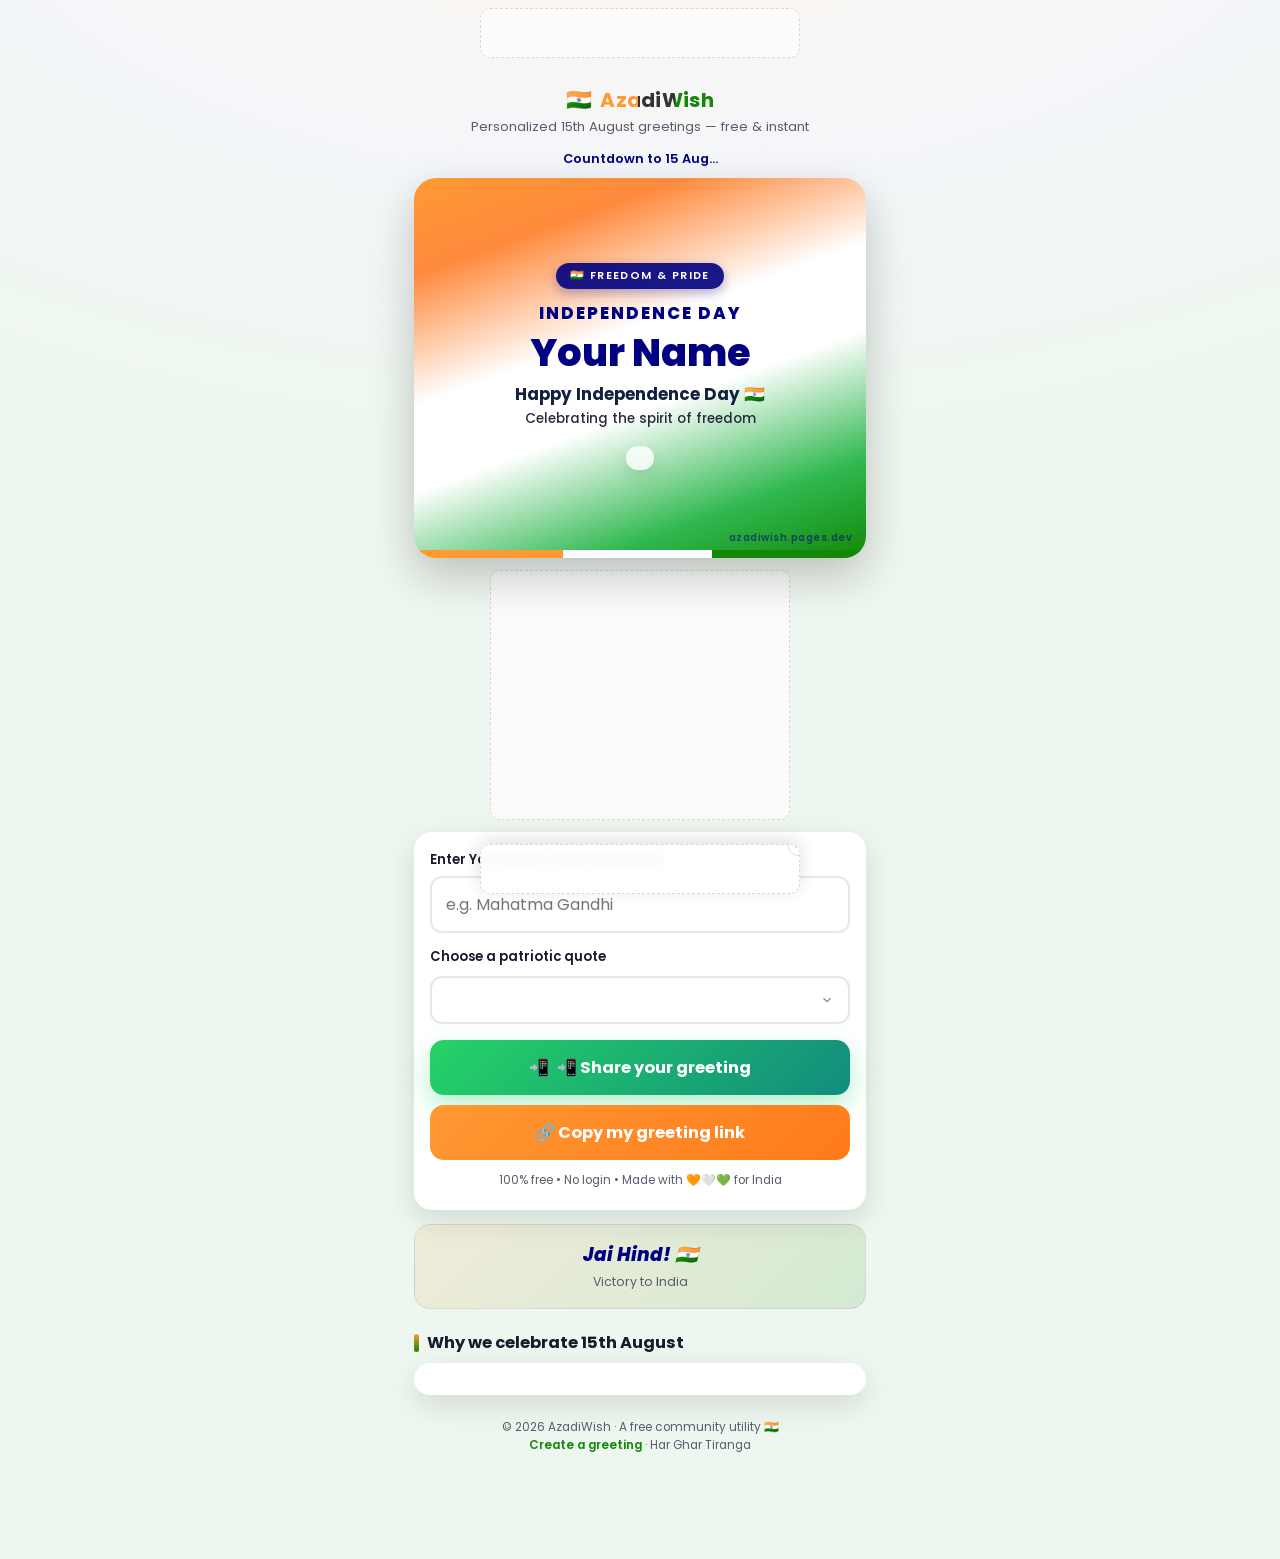
==== index.html @ 2f793629 "📱 Add Meta Pixel tracking (ID: 1341007244882883) - Installed Meta Pixel code in index.html head - In" ====
<!DOCTYPE html>
<html lang="en">
<head>
  <!-- Google Tag Manager -->
  <script>(function(w,d,s,l,i){w[l]=w[l]||[];w[l].push({'gtm.start':
  new Date().getTime(),event:'gtm.js'});var f=d.getElementsByTagName(s)[0],
  j=d.createElement(s),dl=l!='dataLayer'?'&l='+l:'';j.async=true;j.src=
  'https://www.googletagmanager.com/gtm.js?id='+i+dl;f.parentNode.insertBefore(j,f);
  })(window,document,'script','dataLayer','GTM-M4VZ3386');</script>
  <!-- End Google Tag Manager -->

  <meta charset="UTF-8" />
  <meta name="viewport" content="width=device-width, initial-scale=1.0, maximum-scale=5.0" />
  <meta name="theme-color" content="#FF9933" />

  <title>AzadiWish 🇮🇳 — Free Personalized Independence Day WhatsApp Greetings</title>
  <meta name="description" content="Create a free personalized 15th August Independence Day greeting card with your name and share it instantly on WhatsApp. Har Ghar Tiranga — Jai Hind!" />
  <meta name="keywords" content="Independence Day greetings, 15 August wishes, personalized Independence Day card, WhatsApp greeting, Har Ghar Tiranga, Jai Hind, azadi wish" />
  <link rel="canonical" href="https://azadiwish.pages.dev/" />
  <link rel="icon" type="image/svg+xml" href="/images/favicon.svg" />

  <!-- Open Graph (WhatsApp/Facebook preview) -->
  <meta property="og:type" content="website" />
  <meta property="og:site_name" content="AzadiWish" />
  <meta property="og:title" content="Create your FREE Independence Day Greeting 🇮🇳" />
  <meta property="og:description" content="Type your name, preview a beautiful tricolor card, and share your 15th August wish on WhatsApp in one tap!" />
  <meta property="og:image" content="https://azadiwish.pages.dev/images/og-default.svg" />
  <meta property="og:url" content="https://azadiwish.pages.dev/" />
  <meta name="twitter:card" content="summary_large_image" />

  <!-- Fonts -->
  <link rel="preconnect" href="https://fonts.googleapis.com" />
  <link rel="preconnect" href="https://fonts.gstatic.com" crossorigin />
  <link href="https://fonts.googleapis.com/css2?family=Poppins:wght@400;500;600;700;800&display=swap" rel="stylesheet" />
  <link rel="stylesheet" href="css/style.css" />

  <!-- Monetag ad network script (MANUAL rendering mode - no auto-render) -->
  <!-- data-manual="true" tells Monetag NOT to auto-render zones -->
  <!-- Our js/ads.js will render zones into specific slots -->
  <script src="https://quge5.com/88/tag.min.js" data-manual="true" async data-cfasync="false"></script>

  <!-- Meta Pixel Code -->
  <script>
  !function(f,b,e,v,n,t,s)
  {if(f.fbq)return;n=f.fbq=function(){n.callMethod?
  n.callMethod.apply(n,arguments):n.queue.push(arguments)};
  if(!f._fbq)f._fbq=n;n.push=n;n.loaded=!0;n.version='2.0';
  n.queue=[];t=b.createElement(e);t.async=!0;
  t.src=v;s=b.getElementsByTagName(e)[0];
  s.parentNode.insertBefore(t,s)}(window, document,'script',
  'https://connect.facebook.net/en_US/fbevents.js');
  fbq('init', '1341007244882883');
  fbq('track', 'PageView');
  </script>
  <noscript><img height="1" width="1" style="display:none"
  src="https://www.facebook.com/tr?id=1341007244882883&ev=PageView&noscript=1"
  /></noscript>
  <!-- End Meta Pixel Code -->

  <!-- Ads are loaded dynamically by js/ads.js based on AZADI_CONFIG.ads.network -->

  <!-- Structured data for SEO -->
  <script type="application/ld+json">
  {
    "@context": "https://schema.org",
    "@type": "WebApplication",
    "name": "AzadiWish",
    "applicationCategory": "LifestyleApplication",
    "operatingSystem": "Web",
    "description": "Free personalized 15th August Independence Day WhatsApp greeting maker.",
    "offers": { "@type": "Offer", "price": "0", "priceCurrency": "INR" }
  }
  </script>
</head>
<body>
  <!-- Google Tag Manager (noscript) -->
  <noscript><iframe src="https://www.googletagmanager.com/ns.html?id=GTM-M4VZ3386"
  height="0" width="0" style="display:none;visibility:hidden"></iframe></noscript>
  <!-- End Google Tag Manager (noscript) -->

  <div class="app">

    <!-- ===== Ad Slot 1: Top Banner 320x50 ===== -->
    <aside class="ad-slot ad-320x50 ad-top" data-ad-slot="top" aria-label="Advertisement"></aside>

    <!-- ===== Header ===== -->
    <header class="site-header">
      <div class="brand">
        <span class="flag">🇮🇳</span>
        <span class="tri">AzadiWish</span>
      </div>
      <p class="tagline" data-i18n="header_tagline">Personalized 15th August greetings — free & instant</p>
    </header>

    <p class="countdown" id="countdown" data-i18n="countdown">Countdown to 15 Aug…</p>

    <!-- ===== Live Preview Card ===== -->
    <main>
      <section class="card-wrap" aria-label="Greeting preview">
        <article class="greeting-card" id="greeting-card">
          <div class="chakra" id="chakra" aria-hidden="true"></div>
          <span class="card-badge" data-i18n="freedom_pride">🇮🇳 Freedom &amp; Pride</span>
          <div class="card-year" id="card-year" data-i18n="independence_day">INDEPENDENCE DAY</div>
          <h1 class="card-name" id="card-name">Your Name</h1>
          <p class="card-wish" id="card-wish" data-i18n="happy_independence">Happy Independence Day 🇮🇳</p>
          <p class="card-sub" id="card-sub" data-i18n="spirit_freedom">Celebrating the spirit of freedom</p>
          <blockquote class="card-quote" id="card-quote"></blockquote>
          <span class="card-footer-brand">azadiwish.pages.dev</span>
          <div class="card-flag-strip" aria-hidden="true"></div>
        </article>
      </section>

      <div class="achievement" id="achievement" role="status"></div>

      <!-- ===== Ad Slot 2: Native Banner 300x250 (under card) ===== -->
      <aside class="ad-slot ad-300x250" data-ad-slot="inline" aria-label="Advertisement"></aside>

      <!-- ===== Input Form ===== -->
      <section class="creator-form" aria-label="Create your greeting">
        <label class="field-label" for="name-input" data-i18n="enter_name">Enter Your Name / Business Name</label>
        <input class="text-input" id="name-input" type="text" inputmode="text"
               autocomplete="name" maxlength="40" placeholder="e.g. Mahatma Gandhi" />

        <div class="form-row">
          <label class="field-label" for="quote-select" data-i18n="choose_quote">Choose a patriotic quote</label>
          <select class="quote-select" id="quote-select" aria-label="Choose a quote"></select>
        </div>

        <button class="btn btn-share" id="share-btn" type="button" data-i18n="btn_share">
          <span>📲</span> Share your greeting
        </button>
        <button class="btn btn-copy" id="copy-btn" type="button" data-i18n="btn_copy">🔗 Copy my greeting link</button>

        <p class="helper-note" data-i18n="helper_note">100% free • No login • Made with 🧡🤍💚 for India</p>
      </section>

      <!-- ===== Slogan pride banner ===== -->
      <section class="slogan-banner">
        <div class="slogan" id="slogan" data-i18n="jai_hind">Jai Hind! 🇮🇳</div>
        <div class="slogan-sub" id="slogan-sub" data-i18n="victory_india">Victory to India</div>
      </section>

      <!-- ===== Why we celebrate ===== -->
      <h2 class="section-title" id="info-title" data-i18n="section_why">Why we celebrate 15th August</h2>
      <section class="info-card" id="info-body"></section>
    </main>

    <!-- ===== Footer ===== -->
    <footer class="site-footer">
      <p>© <span id="year"></span> AzadiWish · A free community utility 🇮🇳</p>
      <p><a href="index.html">Create a greeting</a> · Har Ghar Tiranga</p>
    </footer>

  </div>

  <!-- ===== Ad Slot 3: Sticky Bottom Banner 320x50 ===== -->
  <aside class="ad-slot ad-320x50 ad-sticky-bottom" id="ad-sticky" data-ad-slot="sticky" aria-label="Advertisement">
    <span class="ad-close" id="sticky-ad-close" title="Close">×</span>
  </aside>

  <!-- ===== Share Interstitial Modal (with ad slot) ===== -->
  <div class="modal-overlay" id="share-modal" role="dialog" aria-modal="true" aria-label="Preparing your wish">
    <div class="modal-box">
      <div class="modal-flag">🇮🇳</div>
      <div class="modal-title">Formatting your customized wish…</div>
      <div class="spinner"></div>
      <!-- Ad inside the interstitial -->
      <aside class="ad-slot ad-300x250 modal-ad" data-ad-slot="interstitial" aria-label="Advertisement"></aside>
      <p class="modal-sub">Opening share sheet… Jai Hind! 🎉</p>
    </div>
  </div>

  <canvas id="confetti-canvas" aria-hidden="true"></canvas>
  <div class="toast" id="toast"></div>

  <script src="js/data.js"></script>
  <script src="js/common.js"></script>
  <script src="js/i18n.js"></script>
  <script src="js/ads.js"></script>
  <script src="js/affiliate.js"></script>
  <script src="js/creator.js"></script>
  <script>document.getElementById('year').textContent = new Date().getFullYear();</script>
</body>
</html>
---- css/style.css ----
/* ============================================================
   AzadiWish — Independence Day Greetings
   Mobile-first, tricolor theme, <1MB, pure CSS animations
   ============================================================ */

:root {
  --saffron: #FF9933;
  --white: #ffffff;
  --green: #138808;
  --navy: #000080;
  --ink: #1a1a2e;
  --muted: #5b5b6b;
  --card-radius: 22px;
  --shadow-soft: 0 10px 30px rgba(0, 0, 0, 0.12);
  --shadow-lift: 0 18px 45px rgba(0, 0, 0, 0.22);
  --font: 'Poppins', 'Segoe UI', system-ui, -apple-system, sans-serif;
}

* { margin: 0; padding: 0; box-sizing: border-box; -webkit-tap-highlight-color: transparent; }

html { scroll-behavior: smooth; }

body {
  font-family: var(--font);
  color: var(--ink);
  background:
    radial-gradient(1200px 600px at 50% -10%, #fff7ee 0%, #f4f6f9 55%, #eef7ef 100%);
  min-height: 100vh;
  overflow-x: hidden;
  line-height: 1.5;
  padding-bottom: 70px; /* room for sticky bottom ad */
}

/* ---------- App shell (mobile-first, max width) ---------- */
.app {
  width: 100%;
  max-width: 480px;
  margin: 0 auto;
  padding: 0 14px 24px;
}

/* ---------- Ad slots ---------- */
.ad-slot {
  display: flex;
  align-items: center;
  justify-content: center;
  margin: 12px auto;
  background: rgba(255, 255, 255, 0.65);
  border: 1px dashed #d7d7e0;
  border-radius: 10px;
  color: #a7a7b4;
  font-size: 11px;
  letter-spacing: .5px;
  text-transform: uppercase;
  overflow: hidden;
}
.ad-320x50 { width: 320px; max-width: 100%; height: 50px; }
.ad-300x250 { width: 300px; max-width: 100%; height: 250px; }

.ad-top { margin-top: 8px; }

.ad-sticky-bottom {
  position: fixed;
  left: 50%;
  bottom: 6px;
  transform: translateX(-50%);
  z-index: 60;
  width: 320px;
  max-width: calc(100% - 20px);
  height: 50px;
  margin: 0;
  background: rgba(255, 255, 255, 0.92);
  backdrop-filter: blur(6px);
  box-shadow: 0 -4px 18px rgba(0,0,0,0.12);
}
.ad-sticky-bottom .ad-close {
  position: absolute;
  top: -9px; right: -9px;
  width: 20px; height: 20px;
  border-radius: 50%;
  background: #fff;
  border: 1px solid #ddd;
  color: #888;
  font-size: 13px;
  line-height: 18px;
  text-align: center;
  cursor: pointer;
}

/* ---------- Header ---------- */
.site-header {
  text-align: center;
  padding: 14px 0 6px;
}
.brand {
  display: inline-flex;
  align-items: center;
  gap: 8px;
  font-weight: 700;
  font-size: 1.25rem;
  letter-spacing: .3px;
}
.brand .flag { font-size: 1.3rem; animation: wave 2.4s ease-in-out infinite; transform-origin: left center; }
.brand .tri { background: linear-gradient(90deg, var(--saffron) 33%, #333 33% 66%, var(--green) 66%); -webkit-background-clip: text; background-clip: text; color: transparent; }
.tagline { font-size: .82rem; color: var(--muted); margin-top: 2px; }
.tagline .hl { color: var(--saffron); font-weight: 800; }

@keyframes wave {
  0%,100% { transform: rotate(0deg); }
  25% { transform: rotate(9deg); }
  75% { transform: rotate(-6deg); }
}

/* ---------- Greeting Card / Canvas ---------- */
.card-wrap { position: relative; margin: 10px 0 4px; }

.greeting-card {
  position: relative;
  border-radius: var(--card-radius);
  padding: 26px 20px 30px;
  color: #fff;
  text-align: center;
  overflow: hidden;
  box-shadow: var(--shadow-lift);
  background:
    linear-gradient(160deg, var(--saffron) 0%, #ff8a3d 18%, #ffffff 42%, #ffffff 58%, #2fb84f 82%, var(--green) 100%);
  min-height: 380px;
  display: flex;
  flex-direction: column;
  justify-content: center;
  align-items: center;
}

/* Ashoka chakra spinning behind */
.chakra {
  position: absolute;
  top: 50%; left: 50%;
  width: 150px; height: 150px;
  transform: translate(-50%, -50%);
  opacity: .10;
  animation: spin 22s linear infinite;
}
@keyframes spin { to { transform: translate(-50%, -50%) rotate(360deg); } }

.card-badge {
  display: inline-block;
  background: rgba(0,0,128,.9);
  color: #fff;
  font-size: .68rem;
  font-weight: 600;
  letter-spacing: 1.4px;
  text-transform: uppercase;
  padding: 5px 14px;
  border-radius: 999px;
  margin-bottom: 12px;
  box-shadow: 0 4px 12px rgba(0,0,128,.3);
}

.card-year {
  color: var(--navy);
  font-weight: 800;
  font-size: 1.05rem;
  letter-spacing: 2px;
  text-shadow: 0 1px 0 rgba(255,255,255,.6);
}

.card-name {
  color: var(--navy);
  font-weight: 800;
  font-size: clamp(1.6rem, 8vw, 2.4rem);
  line-height: 1.1;
  margin: 6px 0 4px;
  word-break: break-word;
  text-shadow: 0 2px 8px rgba(255,255,255,.5);
  animation: pop .6s cubic-bezier(.2,.9,.3,1.4);
}
@keyframes pop { 0% { transform: scale(.7); opacity: 0; } 100% { transform: scale(1); opacity: 1; } }

.card-wish {
  color: #14213d;
  font-weight: 700;
  font-size: 1.05rem;
  margin: 4px 0 2px;
}
.card-sub {
  color: #2a2a3a;
  font-weight: 500;
  font-size: .84rem;
}

.card-quote {
  margin-top: 16px;
  background: rgba(255,255,255,.82);
  color: #14213d;
  border-radius: 14px;
  padding: 12px 14px;
  font-size: .88rem;
  font-style: italic;
  font-weight: 500;
  box-shadow: 0 6px 16px rgba(0,0,0,.08);
  max-width: 92%;
}
.card-quote .author { display: block; font-style: normal; font-weight: 700; font-size: .78rem; margin-top: 6px; color: var(--green); }

.card-flag-strip {
  position: absolute;
  bottom: 0; left: 0; right: 0;
  height: 8px;
  background: linear-gradient(90deg, var(--saffron) 33%, #fff 33% 66%, var(--green) 66%);
}

.card-footer-brand {
  position: absolute;
  bottom: 12px; right: 14px;
  font-size: .62rem;
  font-weight: 600;
  color: rgba(0,0,128,.55);
  letter-spacing: .5px;
}

/* Countdown pill */
.countdown {
  text-align: center;
  margin: 6px 0 2px;
  font-size: .8rem;
  font-weight: 600;
  color: var(--navy);
}
.countdown .num { color: var(--saffron); font-weight: 800; }

/* ---------- Form ---------- */
.creator-form {
  background: #fff;
  border-radius: 18px;
  padding: 18px 16px 20px;
  box-shadow: var(--shadow-soft);
  margin-top: 8px;
}
.field-label { font-size: .82rem; font-weight: 600; color: var(--ink); display: block; margin-bottom: 6px; }
.text-input {
  width: 100%;
  padding: 14px 14px;
  font-size: 1rem;
  font-family: var(--font);
  border: 2px solid #e6e6ee;
  border-radius: 12px;
  outline: none;
  transition: border-color .2s, box-shadow .2s;
}
.text-input:focus { border-color: var(--saffron); box-shadow: 0 0 0 4px rgba(255,153,51,.15); }

.quote-select {
  width: 100%;
  padding: 12px 14px;
  font-size: .92rem;
  font-family: var(--font);
  border: 2px solid #e6e6ee;
  border-radius: 12px;
  background: #fff;
  outline: none;
  margin-top: 4px;
  appearance: none;
  background-image: url("data:image/svg+xml,%3Csvg xmlns='http://www.w3.org/2000/svg' width='14' height='14' viewBox='0 0 24 24' fill='none' stroke='%23888' stroke-width='2'%3E%3Cpath d='M6 9l6 6 6-6'/%3E%3C/svg%3E");
  background-repeat: no-repeat;
  background-position: right 14px center;
}
.form-row { margin-top: 14px; }

/* ---------- Buttons ---------- */
.btn {
  display: inline-flex;
  align-items: center;
  justify-content: center;
  gap: 8px;
  width: 100%;
  padding: 15px 18px;
  font-size: 1.02rem;
  font-weight: 700;
  font-family: var(--font);
  border: none;
  border-radius: 14px;
  cursor: pointer;
  transition: transform .12s, box-shadow .2s, filter .2s;
}
.btn:active { transform: translateY(1px) scale(.99); }
.btn-share {
  background: linear-gradient(135deg, #25D366, #128C7E);
  color: #fff;
  box-shadow: 0 10px 24px rgba(37,211,102,.35);
  margin-top: 16px;
}
.btn-share:hover { filter: brightness(1.03); }
.btn-secondary {
  background: #fff;
  color: var(--navy);
  border: 2px solid #e6e6ee;
  margin-top: 10px;
}
.btn-copy { background: linear-gradient(135deg, var(--saffron), #ff7a1a); color:#fff; margin-top:10px; }

.helper-note {
  text-align: center;
  font-size: .74rem;
  color: var(--muted);
  margin-top: 12px;
}

/* ---------- Section headings ---------- */
.section-title {
  font-size: 1.02rem;
  font-weight: 700;
  margin: 22px 0 8px;
  color: var(--ink);
  display: flex;
  align-items: center;
  gap: 8px;
}
.section-title::before { content:""; width: 5px; height: 18px; border-radius: 4px; background: linear-gradient(var(--saffron), var(--green)); }

/* ---------- Info / Why we celebrate ---------- */
.info-card {
  background: #fff;
  border-radius: 16px;
  padding: 16px;
  box-shadow: var(--shadow-soft);
  font-size: .9rem;
  color: #33333f;
}
.info-card p { margin-bottom: 8px; }
.info-card strong { color: var(--green); }

.slogan-banner {
  margin: 14px 0;
  text-align: center;
  padding: 16px;
  border-radius: 16px;
  background: linear-gradient(135deg, rgba(255,153,51,.12), rgba(19,136,8,.12));
  border: 1px solid rgba(0,0,128,.08);
}
.slogan-banner .slogan {
  font-size: 1.15rem;
  font-weight: 800;
  color: var(--navy);
  font-style: italic;
}
.slogan-banner .slogan-sub { font-size:.78rem; color: var(--muted); margin-top:4px; }

/* ---------- Achievement toast ---------- */
.achievement {
  margin: 10px 0;
  text-align: center;
  background: linear-gradient(135deg, #fff4e0, #e9f7ea);
  border: 1px solid rgba(19,136,8,.2);
  border-radius: 14px;
  padding: 12px;
  font-size: .86rem;
  font-weight: 600;
  color: var(--green);
  display: none;
}
.achievement.show { display: block; animation: pop .5s ease; }

/* ---------- Share Interstitial Modal ---------- */
.modal-overlay {
  position: fixed;
  inset: 0;
  background: rgba(10,10,25,.72);
  backdrop-filter: blur(4px);
  z-index: 100;
  display: none;
  align-items: center;
  justify-content: center;
  padding: 20px;
}
.modal-overlay.show { display: flex; animation: fade .2s ease; }
@keyframes fade { from { opacity: 0; } to { opacity: 1; } }

.modal-box {
  background: #fff;
  border-radius: 20px;
  width: 100%;
  max-width: 340px;
  padding: 22px 18px;
  text-align: center;
  box-shadow: var(--shadow-lift);
}
.modal-title { font-weight: 700; font-size: 1rem; color: var(--ink); }
.modal-flag { font-size: 1.6rem; }
.spinner {
  width: 40px; height: 40px;
  margin: 14px auto;
  border: 4px solid #eee;
  border-top-color: var(--saffron);
  border-right-color: var(--green);
  border-radius: 50%;
  animation: spin 0.9s linear infinite;
}
.modal-ad { margin: 16px auto 4px; }
.modal-sub { font-size:.76rem; color: var(--muted); }

/* ---------- Floating CTA (recipient page) ---------- */
.floating-cta {
  position: fixed;
  left: 50%;
  bottom: 66px;
  transform: translateX(-50%);
  z-index: 70;
  background: linear-gradient(135deg, var(--saffron), #ff7a1a);
  color: #fff;
  font-weight: 700;
  font-size: .95rem;
  padding: 14px 22px;
  border-radius: 999px;
  border: none;
  box-shadow: 0 12px 30px rgba(255,122,26,.45);
  cursor: pointer;
  display: inline-flex;
  align-items: center;
  gap: 8px;
  text-decoration: none;
  animation: floatPulse 2.2s ease-in-out infinite;
}
@keyframes floatPulse {
  0%,100% { transform: translateX(-50%) translateY(0); box-shadow: 0 12px 30px rgba(255,122,26,.45); }
  50% { transform: translateX(-50%) translateY(-5px); box-shadow: 0 18px 38px rgba(255,122,26,.55); }
}

/* ---------- Footer ---------- */
.site-footer {
  text-align: center;
  font-size: .74rem;
  color: var(--muted);
  padding: 24px 0 10px;
}
.site-footer a { color: var(--green); text-decoration: none; font-weight: 600; }

/* ---------- Confetti canvas ---------- */
#confetti-canvas {
  position: fixed;
  inset: 0;
  pointer-events: none;
  z-index: 90;
}

/* ---------- Toast ---------- */
.toast {
  position: fixed;
  left: 50%;
  bottom: 120px;
  transform: translateX(-50%) translateY(20px);
  background: var(--ink);
  color: #fff;
  padding: 10px 18px;
  border-radius: 999px;
  font-size: .84rem;
  font-weight: 600;
  z-index: 120;
  opacity: 0;
  transition: opacity .25s, transform .25s;
  pointer-events: none;
}
.toast.show { opacity: 1; transform: translateX(-50%) translateY(0); }

/* ===== AFFILIATE RECOMMENDATIONS (Non-Intrusive) ===== */
.affiliate-recommendations {
  background: linear-gradient(135deg, rgba(255, 153, 51, 0.08) 0%, rgba(19, 136, 8, 0.04) 100%);
  border-left: 4px solid var(--saffron);
  border-radius: 14px;
  padding: 18px 16px;
  margin: 22px auto;
  max-width: 100%;
}

.affiliate-container {
  width: 100%;
}

.affiliate-title {
  font-size: 1.05rem;
  font-weight: 700;
  color: var(--ink);
  margin-bottom: 14px;
  text-align: center;
}

.affiliate-cards {
  display: grid;
  grid-template-columns: repeat(auto-fit, minmax(160px, 1fr));
  gap: 12px;
  margin-bottom: 14px;
}

.affiliate-card {
  background: #fff;
  border: 1px solid #e8e8f0;
  border-radius: 10px;
  padding: 12px 14px;
  text-align: center;
  transition: all 0.3s ease;
  box-shadow: 0 2px 8px rgba(0,0,0,0.04);
}

.affiliate-card:hover {
  border-color: var(--saffron);
  box-shadow: 0 4px 14px rgba(255, 153, 51, 0.15);
  transform: translateY(-2px);
}

.affiliate-card h4 {
  font-size: 0.9rem;
  font-weight: 700;
  color: var(--ink);
  margin-bottom: 6px;
  line-height: 1.3;
}

.affiliate-card p {
  font-size: 0.75rem;
  color: var(--muted);
  margin-bottom: 10px;
  line-height: 1.4;
}

.affiliate-btn {
  display: inline-block;
  padding: 8px 12px;
  border-radius: 6px;
  color: #fff;
  text-decoration: none;
  font-size: 0.8rem;
  font-weight: 600;
  transition: all 0.25s ease;
  border: none;
  cursor: pointer;
}

.flipkart-btn {
  background: linear-gradient(135deg, #FF9933, #ff7a1a);
}

.flipkart-btn:hover {
  background: linear-gradient(135deg, #ff7a1a, #FF9933);
  transform: scale(1.05);
}

.amazon-btn {
  background: linear-gradient(135deg, #FF6B00, #ff5a00);
}

.amazon-btn:hover {
  background: linear-gradient(135deg, #ff5a00, #FF6B00);
  transform: scale(1.05);
}

.fnp-btn {
  background: linear-gradient(135deg, #D32F2F, #c62828);
}

.fnp-btn:hover {
  background: linear-gradient(135deg, #c62828, #D32F2F);
  transform: scale(1.05);
}

.affiliate-disclosure {
  font-size: 0.7rem;
  color: var(--muted);
  text-align: center;
  margin-top: 8px;
  line-height: 1.4;
}

/* Propeller & Ezoic ad slots styling */
.propeller-ad-slot,
.ezoic-ad-slot {
  margin: 12px auto;
  padding: 4px 0;
}

/* Mobile adjustments */
@media (max-width: 480px) {
  .affiliate-cards {
    grid-template-columns: 1fr;
    gap: 10px;
  }
  
  .affiliate-card {
    padding: 10px 12px;
  }
}

/* ---------- Small screens tweak ---------- */
@media (max-width: 360px) {
  .greeting-card { min-height: 340px; padding: 20px 14px 26px; }
}
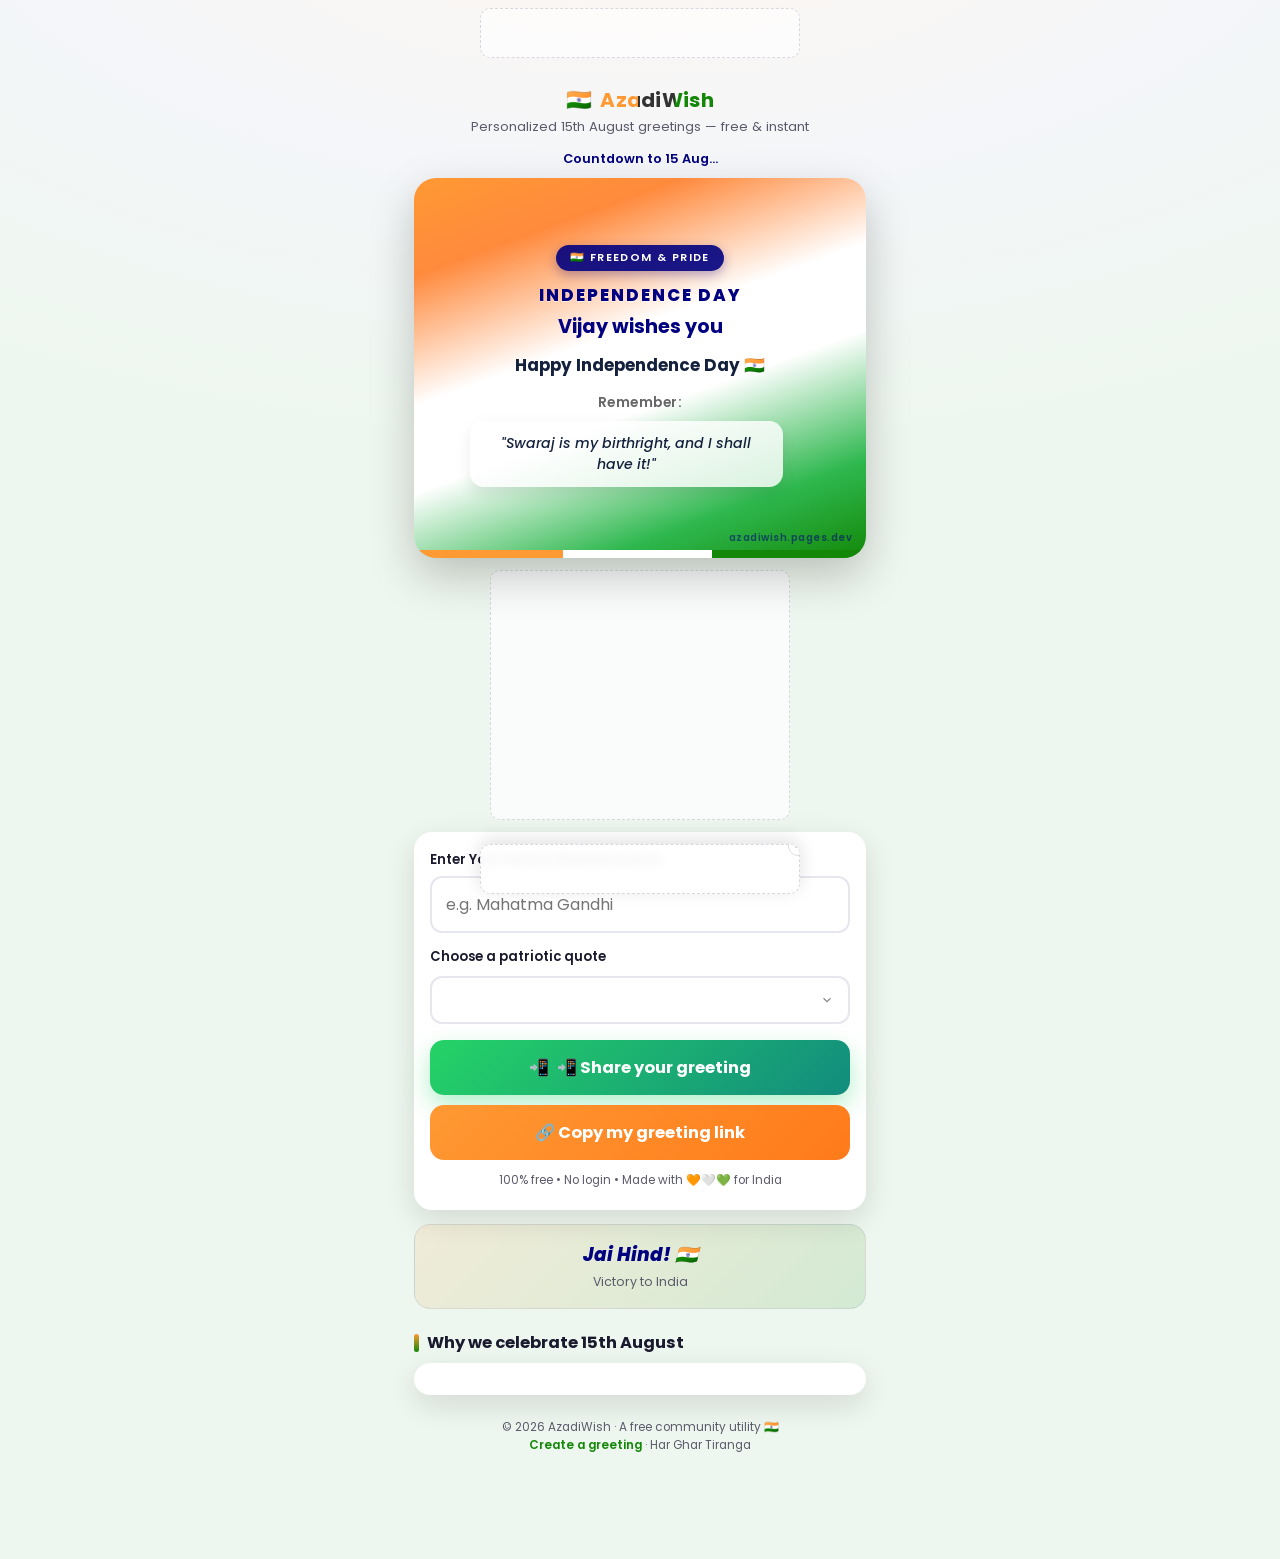
==== commit 5a9a8ce2: "✨ Update greeting card to show personalized wishes NEW GREETING FORMAT: Instead of:   FREEDOM & PRID" ====
--- a/index.html
+++ b/index.html
@@ -99,12 +99,21 @@
       <section class="card-wrap" aria-label="Greeting preview">
         <article class="greeting-card" id="greeting-card">
           <div class="chakra" id="chakra" aria-hidden="true"></div>
-          <span class="card-badge" data-i18n="freedom_pride">🇮🇳 Freedom &amp; Pride</span>
+          <span class="card-badge" data-i18n="freedom_pride">🇮🇳 Freedom & Pride</span>
           <div class="card-year" id="card-year" data-i18n="independence_day">INDEPENDENCE DAY</div>
-          <h1 class="card-name" id="card-name">Your Name</h1>
+          
+          <!-- Personalized message: "Vijay wishes you..." -->
+          <h1 class="card-greeting" id="card-greeting">Vijay wishes you</h1>
+          
+          <!-- Main wish -->
           <p class="card-wish" id="card-wish" data-i18n="happy_independence">Happy Independence Day 🇮🇳</p>
-          <p class="card-sub" id="card-sub" data-i18n="spirit_freedom">Celebrating the spirit of freedom</p>
-          <blockquote class="card-quote" id="card-quote"></blockquote>
+          
+          <!-- Quote section -->
+          <div class="card-quote-section">
+            <p class="card-quote-label">Remember:</p>
+            <blockquote class="card-quote" id="card-quote">"Swaraj is my birthright, and I shall have it!"</blockquote>
+          </div>
+          
           <span class="card-footer-brand">azadiwish.pages.dev</span>
           <div class="card-flag-strip" aria-hidden="true"></div>
         </article>
--- a/css/style.css
+++ b/css/style.css
@@ -174,6 +174,15 @@
   text-shadow: 0 2px 8px rgba(255,255,255,.5);
   animation: pop .6s cubic-bezier(.2,.9,.3,1.4);
 }
+
+.card-greeting {
+  color: var(--navy);
+  font-weight: 700;
+  font-size: 1.2rem;
+  margin: 4px 0 8px;
+  animation: pop .6s cubic-bezier(.2,.9,.3,1.4);
+}
+
 @keyframes pop { 0% { transform: scale(.7); opacity: 0; } 100% { transform: scale(1); opacity: 1; } }
 
 .card-wish {
@@ -188,8 +197,20 @@
   font-size: .84rem;
 }
 
+.card-quote-section {
+  margin-top: 12px;
+}
+
+.card-quote-label {
+  color: #666;
+  font-size: 0.85rem;
+  font-weight: 600;
+  margin-bottom: 6px;
+  letter-spacing: 0.5px;
+}
+
 .card-quote {
-  margin-top: 16px;
+  margin-top: 8px;
   background: rgba(255,255,255,.82);
   color: #14213d;
   border-radius: 14px;
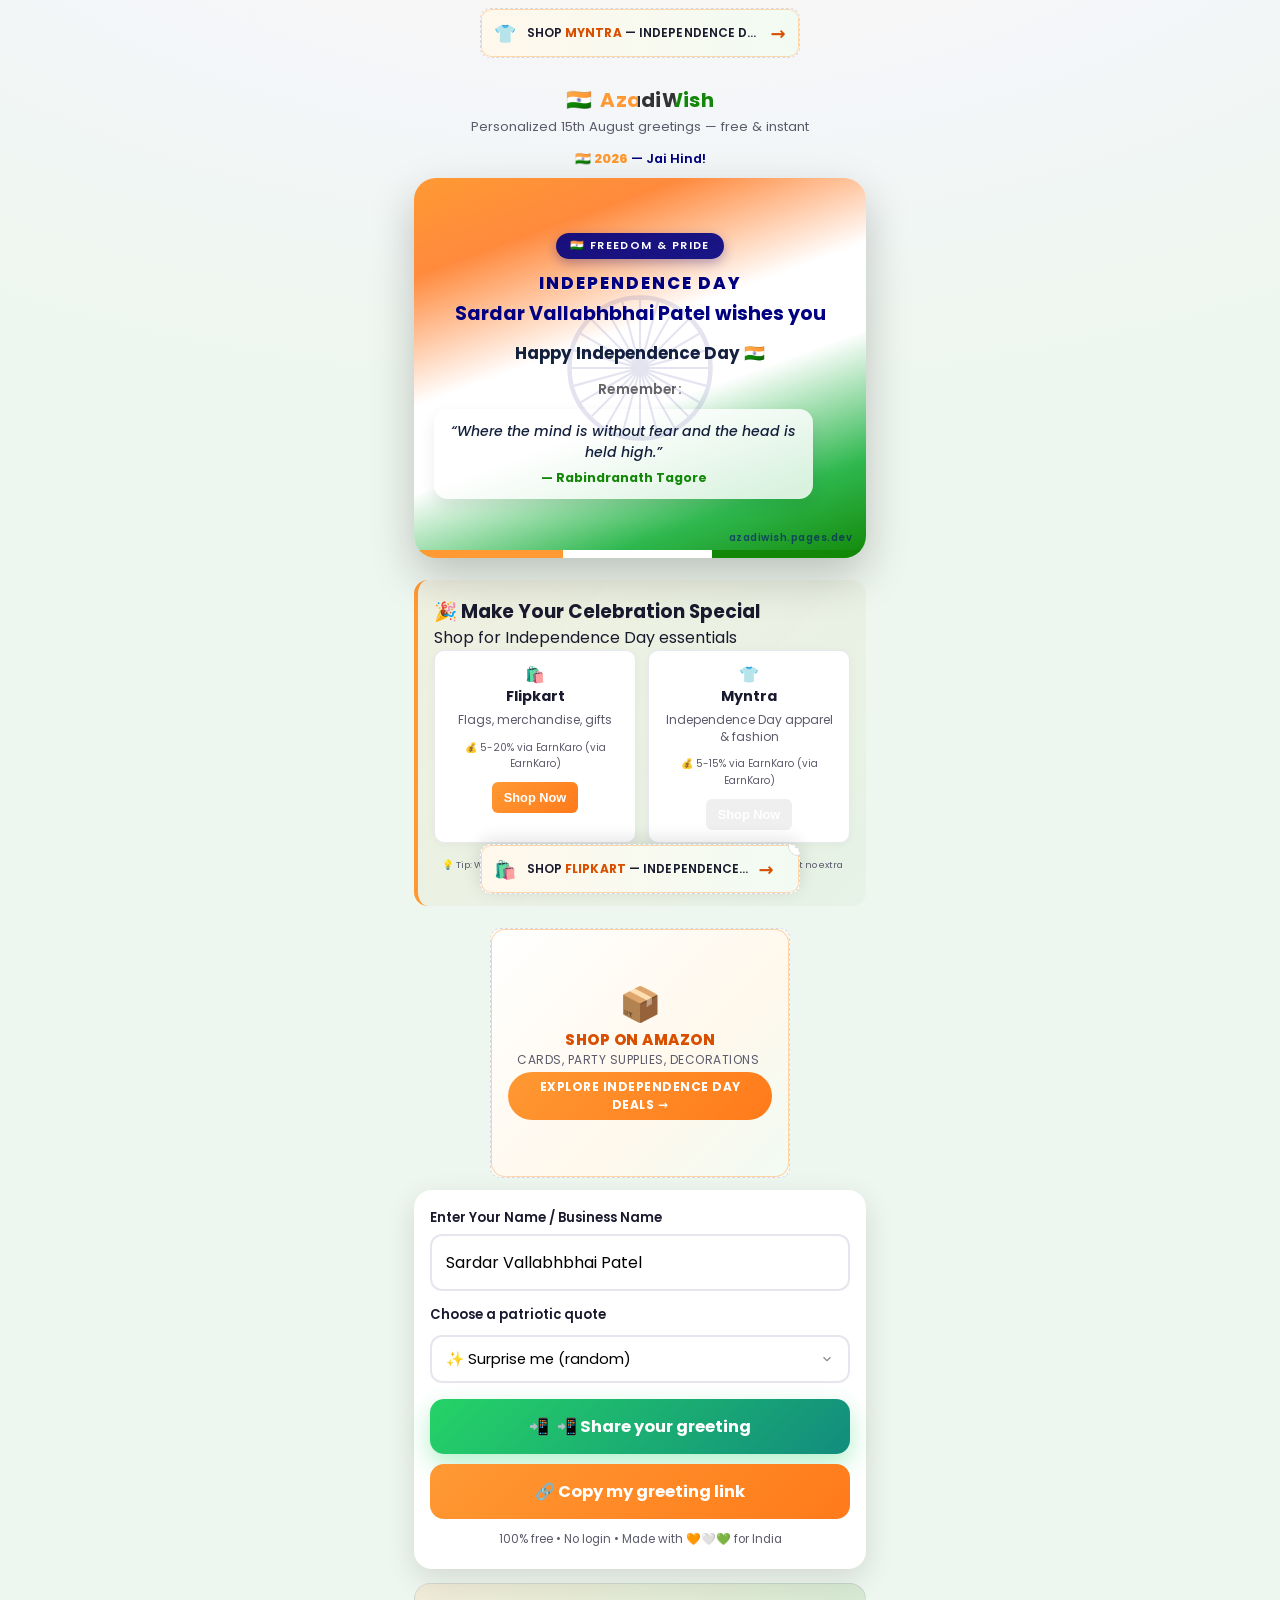
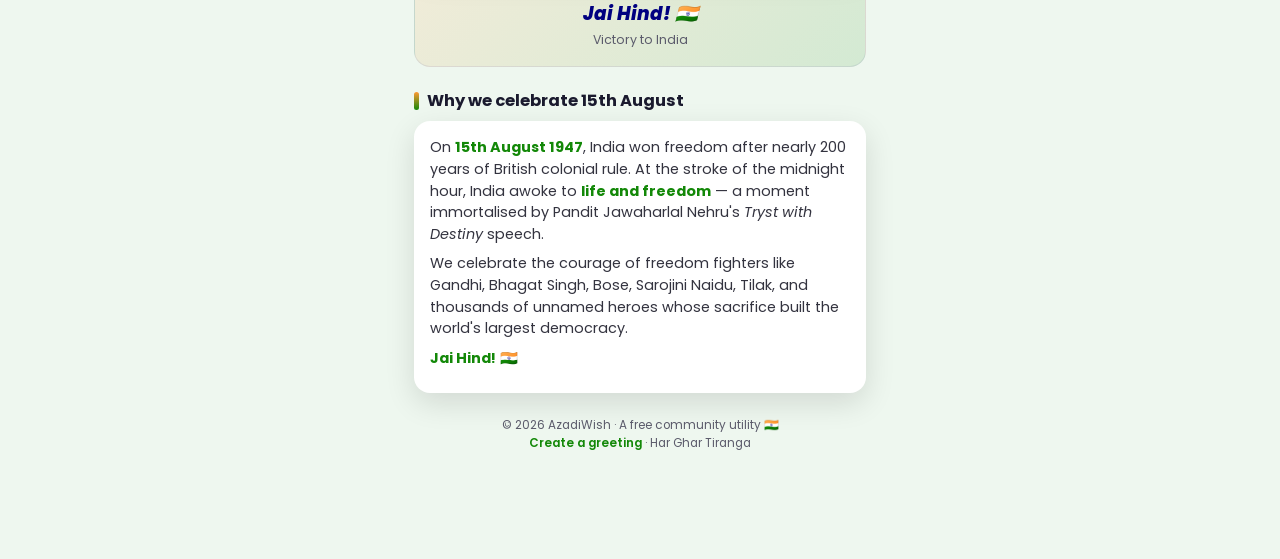
==== commit 67bea521: "fix(critical): window.AZADI_CONFIG + monetag auto-serve + consolidate docs - js/data.js: change cons" ====
--- a/index.html
+++ b/index.html
@@ -34,10 +34,9 @@
   <link href="https://fonts.googleapis.com/css2?family=Poppins:wght@400;500;600;700;800&display=swap" rel="stylesheet" />
   <link rel="stylesheet" href="css/style.css" />
 
-  <!-- Monetag ad network script (MANUAL rendering mode - no auto-render) -->
-  <!-- data-manual="true" tells Monetag NOT to auto-render zones -->
-  <!-- Our js/ads.js will render zones into specific slots -->
-  <script src="https://quge5.com/88/tag.min.js" data-manual="true" async data-cfasync="false"></script>
+  <!-- Monetag Multitag (auto-serves Push / Vignette / In-Page / Popunder site-wide). -->
+  <!-- ⚠ Do NOT add data-manual="true" — that disables auto-serve and no ads render. -->
+  <script src="https://quge5.com/88/tag.min.js" data-cfasync="false" async></script>
 
   <!-- Meta Pixel Code -->
   <script>
--- a/css/style.css
+++ b/css/style.css
@@ -613,3 +613,99 @@
 @media (max-width: 360px) {
   .greeting-card { min-height: 340px; padding: 20px 14px 26px; }
 }
+
+/* ============================================================
+   Affiliate-in-ad-slot cards (Aug 10 fix)
+   Fills the ad-slot boxes with revenue-generating affiliate CTAs
+   instead of leaving them looking like "AD · DISABLED".
+============================================================ */
+.ad-slot { padding: 0; }  /* override old dashed placeholder */
+.ad-slot:empty { display: none; }  /* if truly empty, hide */
+
+.aff-strip {
+  display: flex;
+  align-items: center;
+  gap: 10px;
+  width: 100%;
+  height: 100%;
+  padding: 0 12px;
+  text-decoration: none;
+  color: #1a1a2e;
+  background: linear-gradient(90deg, #fff8ec, #f2fbf3);
+  border: 1px solid rgba(255, 153, 51, 0.35);
+  border-radius: 10px;
+  font-size: 12px;
+  font-weight: 600;
+  overflow: hidden;
+  transition: transform .15s ease;
+}
+.aff-strip:hover { transform: translateY(-1px); box-shadow: 0 6px 18px rgba(0,0,0,.08); }
+.aff-strip-icon { font-size: 18px; }
+.aff-strip-txt { flex: 1; letter-spacing: .1px; white-space: nowrap; overflow: hidden; text-overflow: ellipsis; }
+.aff-strip-txt b { color: #d94f00; }
+.aff-strip-arrow { font-size: 18px; color: #d94f00; }
+
+.aff-card {
+  display: flex;
+  flex-direction: column;
+  justify-content: center;
+  align-items: center;
+  gap: 8px;
+  width: 100%;
+  height: 100%;
+  padding: 16px;
+  text-decoration: none;
+  color: #1a1a2e;
+  text-align: center;
+  background: linear-gradient(135deg, #fff, #fff8ec 60%, #f2fbf3);
+  border: 1px solid rgba(255, 153, 51, 0.4);
+  border-radius: 14px;
+  overflow: hidden;
+  transition: transform .15s ease, box-shadow .15s ease;
+}
+.aff-card:hover { transform: translateY(-2px); box-shadow: 0 10px 24px rgba(0,0,0,.10); }
+.aff-icon { font-size: 34px; line-height: 1; }
+.aff-brand { font-size: 15px; font-weight: 800; color: #d94f00; }
+.aff-desc { font-size: 12px; color: #5b5b6b; line-height: 1.35; max-width: 260px; }
+.aff-cta {
+  margin-top: 4px;
+  font-size: 12px; font-weight: 700;
+  color: #fff;
+  background: linear-gradient(135deg, #FF9933, #ff7a1a);
+  padding: 6px 12px;
+  border-radius: 999px;
+}
+
+/* Sticky ad-slot special: keep the close button, tighten padding */
+.ad-sticky-bottom .aff-strip {
+  padding-right: 24px; /* room for × */
+}
+
+/* ============================================================
+   Mobile safe-area / bottom-inset fixes (Aug 10)
+   The iPhone screenshot showed the name input getting eaten by
+   the browser bottom bar. This adds proper safe-area padding.
+============================================================ */
+body {
+  padding-bottom: calc(72px + env(safe-area-inset-bottom, 0px));
+}
+.ad-sticky-bottom {
+  bottom: calc(6px + env(safe-area-inset-bottom, 0px));
+}
+.floating-cta {
+  bottom: calc(70px + env(safe-area-inset-bottom, 0px));
+}
+
+/* Compact vertical rhythm on phones (was excessive whitespace) */
+@media (max-width: 480px) {
+  .ad-slot { margin: 8px auto; }
+  main { padding: 0 12px; }
+  .card-wrap { margin: 6px auto; }
+  .greeting-card { min-height: 320px; }
+  .creator-form { padding: 12px 14px; margin: 10px auto; }
+  .text-input { font-size: 16px; /* prevents iOS zoom-on-focus */ }
+  .slogan-banner { margin: 12px auto; }
+}
+
+/* Prevent horizontal scroll from confetti canvas on mobile */
+#confetti-canvas { pointer-events: none; }
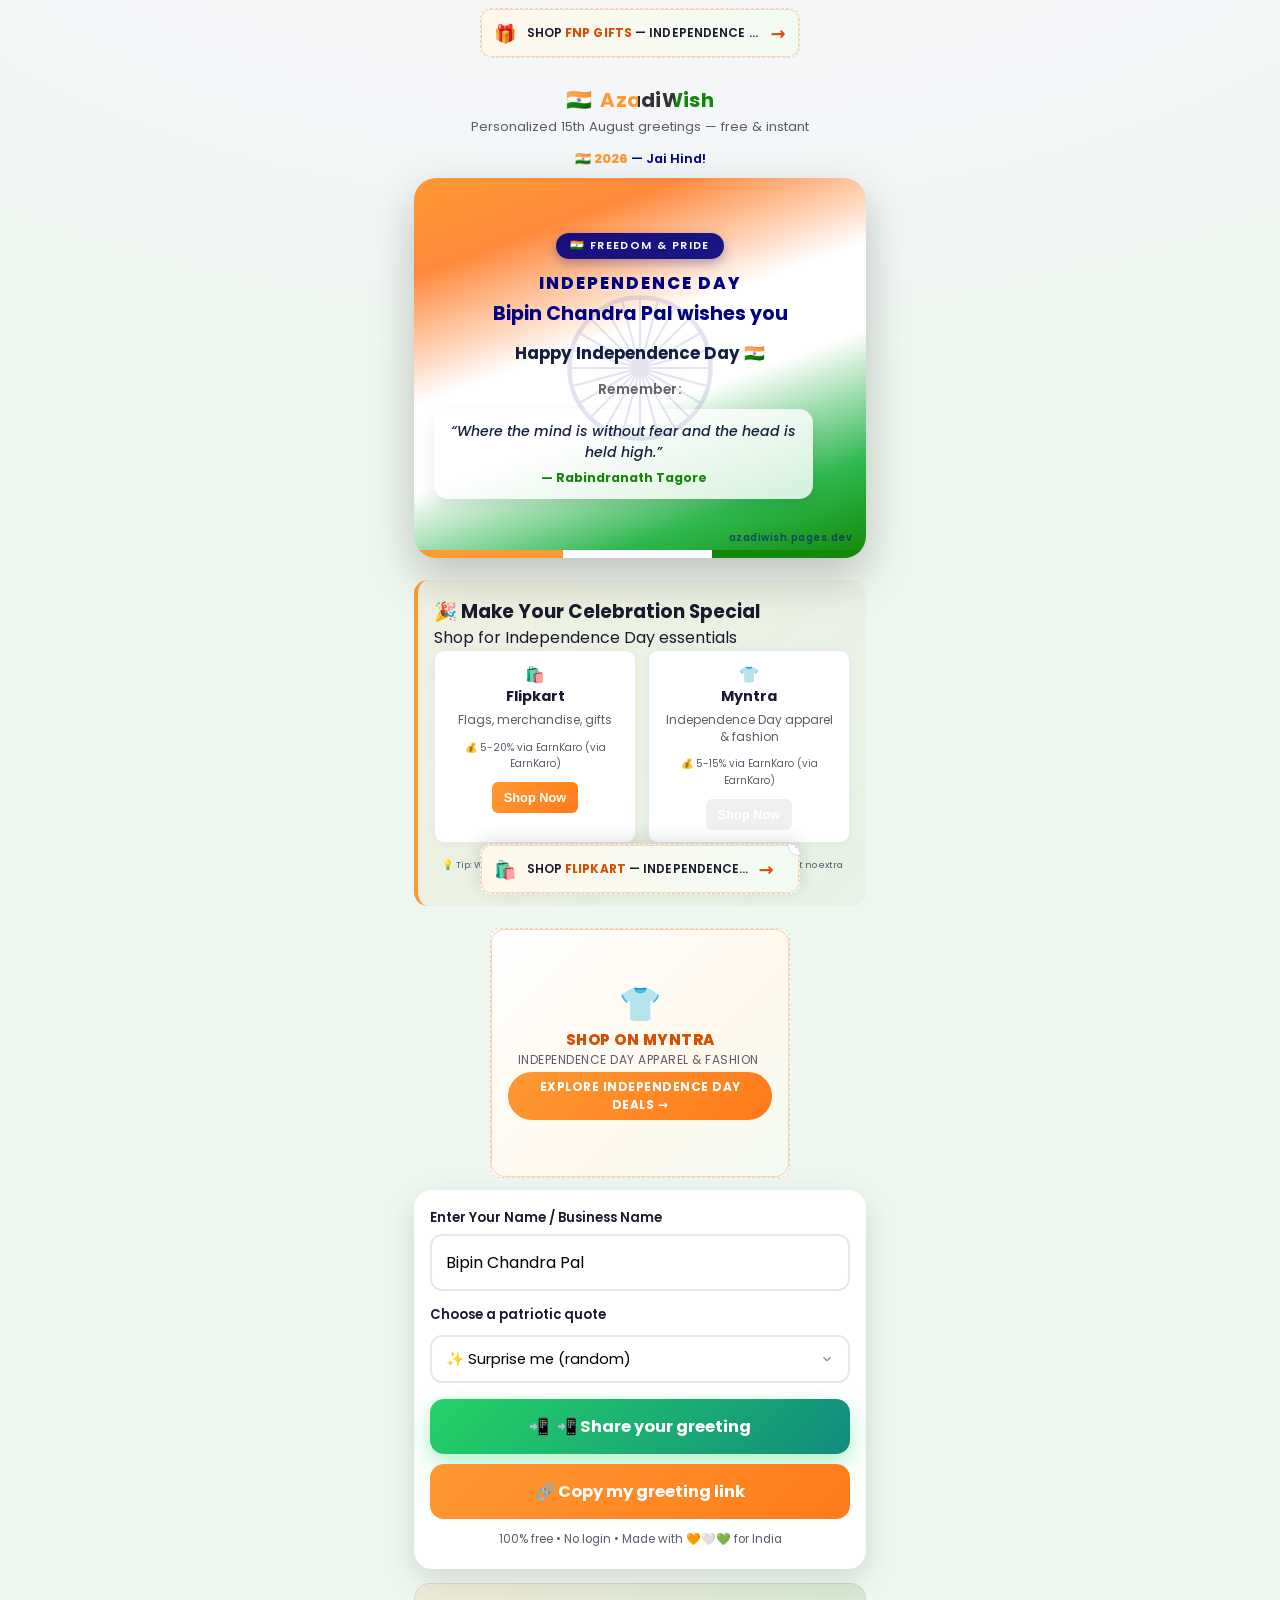
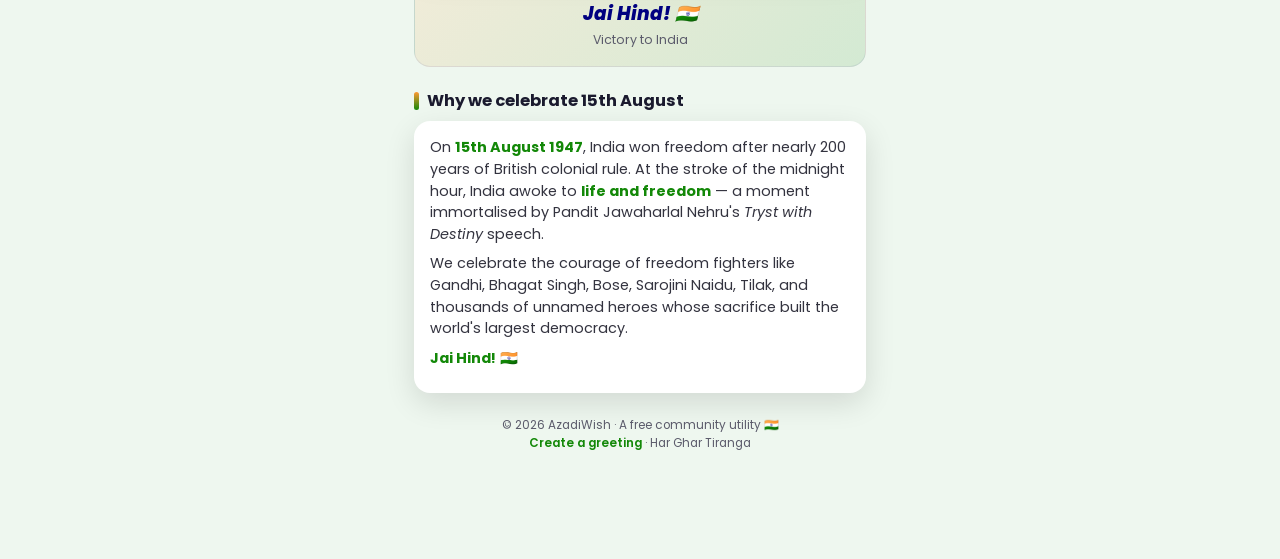
==== commit d55b3358: "docs+html: monetag verification placeholder, earnkaro 403 note, harmless-errors table - index.html /" ====
--- a/index.html
+++ b/index.html
@@ -18,6 +18,16 @@
   <meta name="keywords" content="Independence Day greetings, 15 August wishes, personalized Independence Day card, WhatsApp greeting, Har Ghar Tiranga, Jai Hind, azadi wish" />
   <link rel="canonical" href="https://azadiwish.pages.dev/" />
   <link rel="icon" type="image/svg+xml" href="/images/favicon.svg" />
+
+  <!--
+    Monetag site verification — REQUIRED for Multitag ads to actually render.
+    Monetag dashboard → Sites → azadiwish.pages.dev → Verify → HTML meta tag.
+    Paste the value from your dashboard into the content="" below and Monetag
+    will start serving Push / Vignette / In-Page Push / Popunder on this domain.
+    Until this is verified, only Direct-Link zone URLs pay (we already use those
+    in the affiliate rotation). See SYSTEM_LITERACY.md §5 for the full setup.
+  -->
+  <meta name="monetag" content="REPLACE_WITH_MONETAG_VERIFICATION_CODE" />
 
   <!-- Open Graph (WhatsApp/Facebook preview) -->
   <meta property="og:type" content="website" />
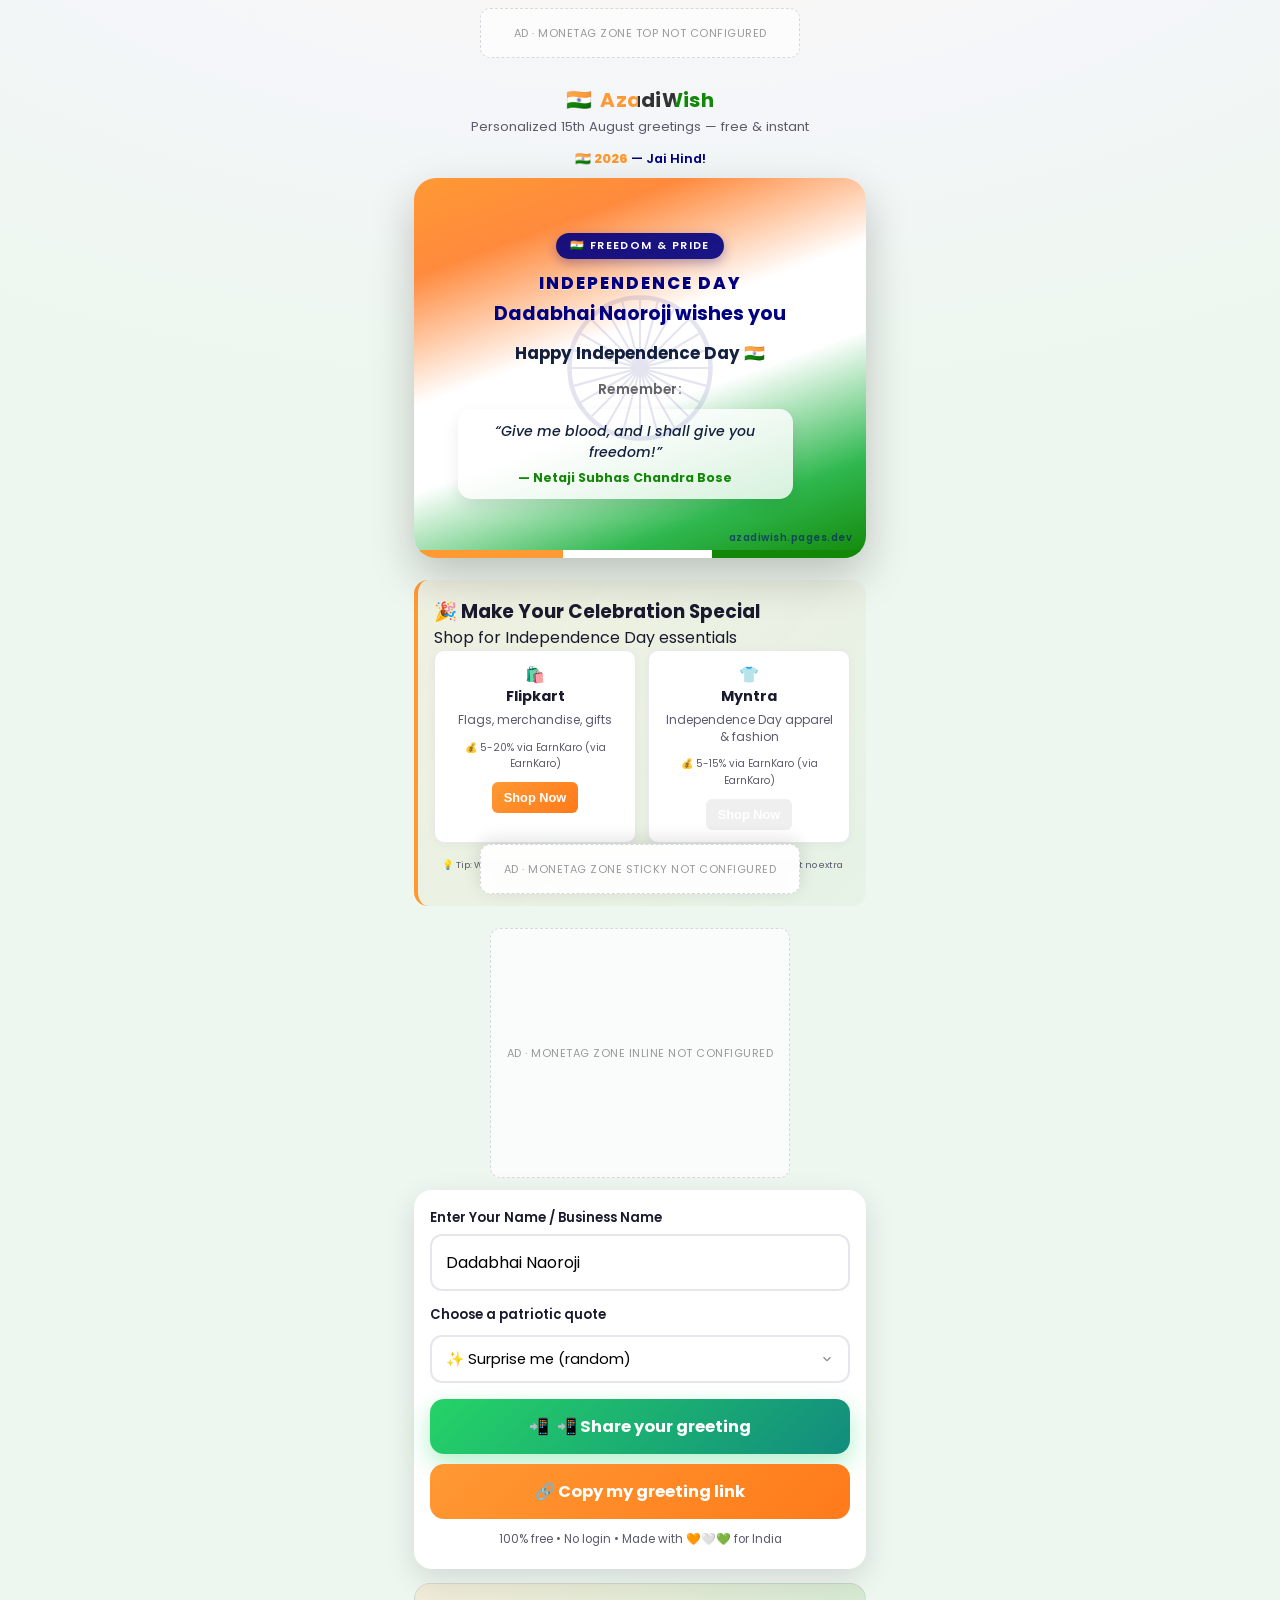
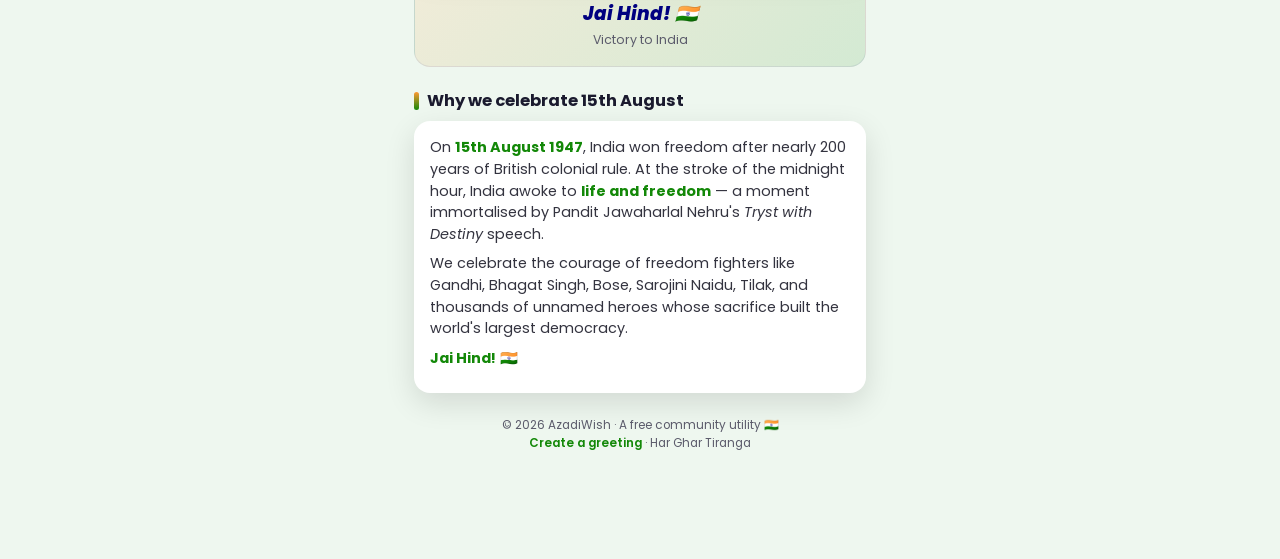
==== commit b0337cc7: "🔧 FIX HTML: Use cdn.monetag.com instead of quge5.com Changed from: ❌ https://quge5.com/88/tag.min.js" ====
--- a/index.html
+++ b/index.html
@@ -46,7 +46,8 @@
 
   <!-- Monetag Multitag (auto-serves Push / Vignette / In-Page / Popunder site-wide). -->
   <!-- ⚠ Do NOT add data-manual="true" — that disables auto-serve and no ads render. -->
-  <script src="https://quge5.com/88/tag.min.js" data-cfasync="false" async></script>
+  <!-- Monetag script - using cdn.monetag.com (NOT blocked by Cloudflare) -->
+  <script src="https://cdn.monetag.com/tags/267771.js" data-cfasync="false" async></script>
 
   <!-- Meta Pixel Code -->
   <script>
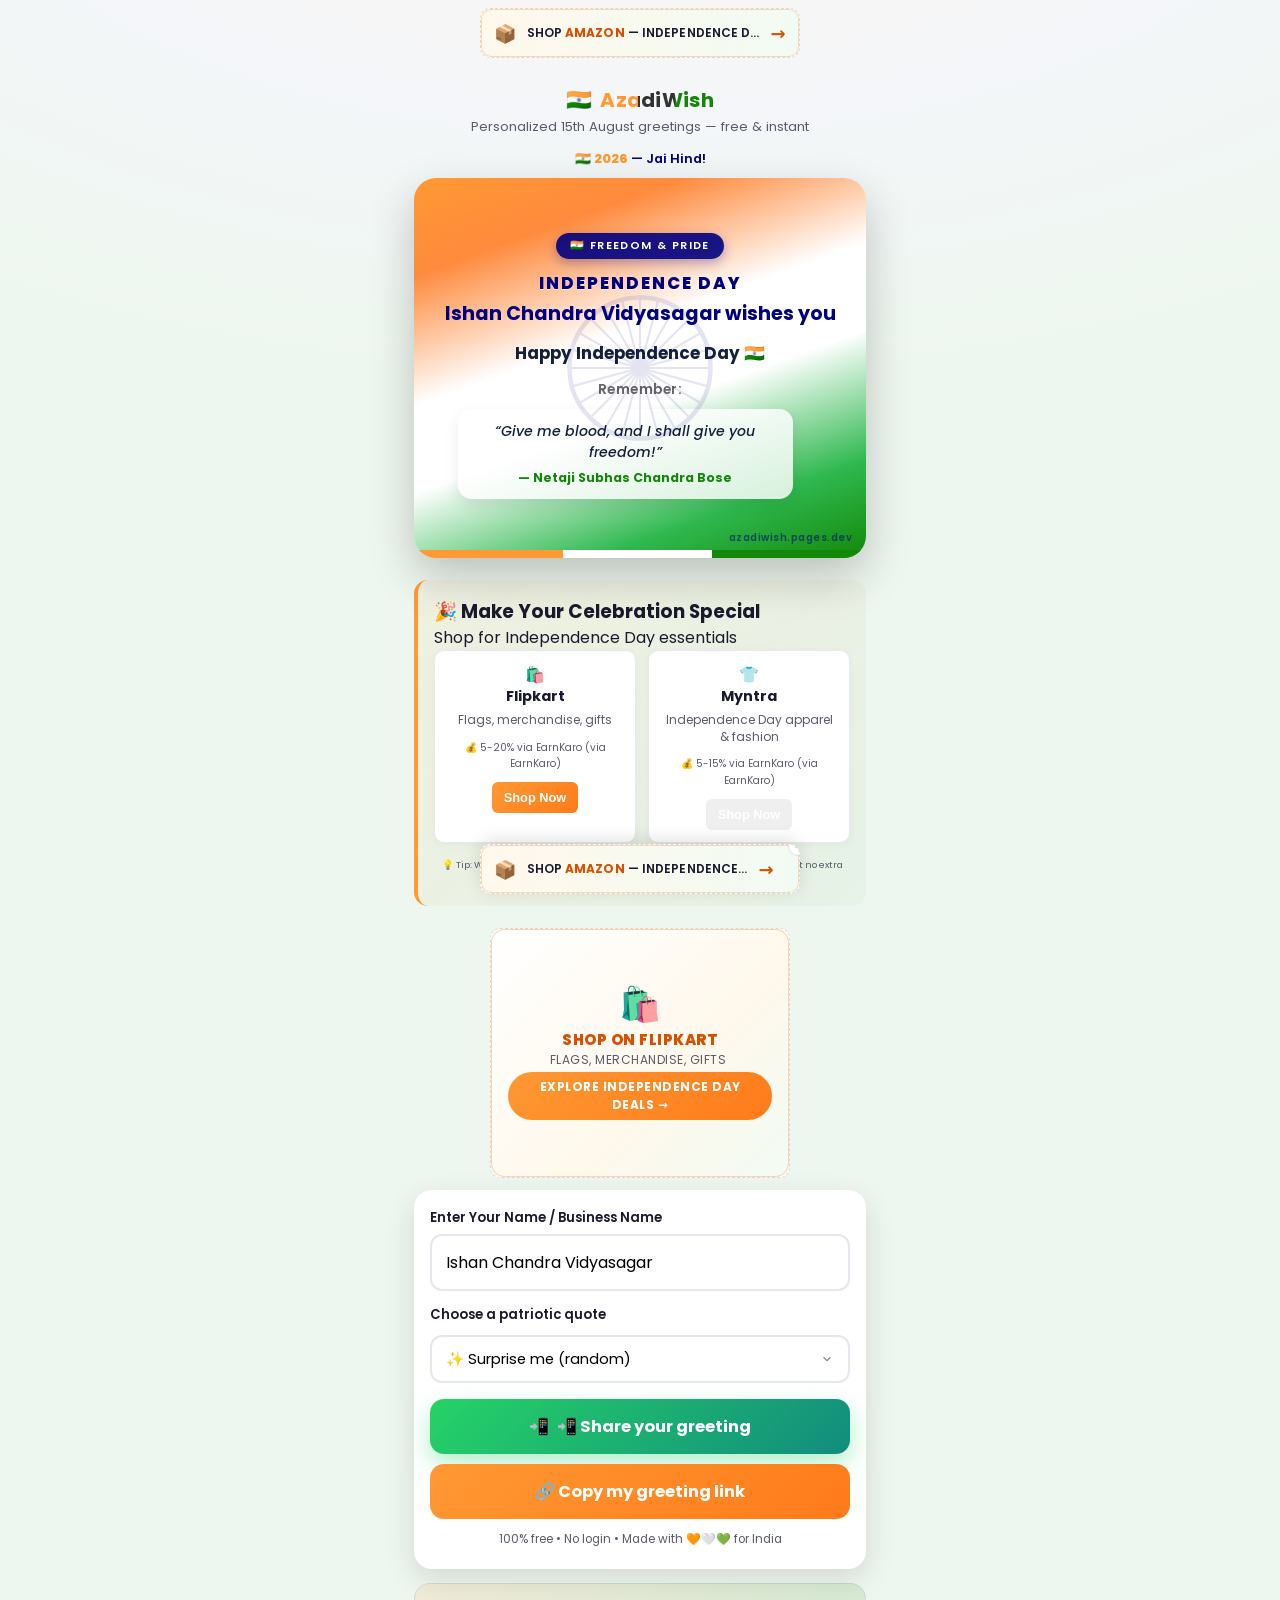
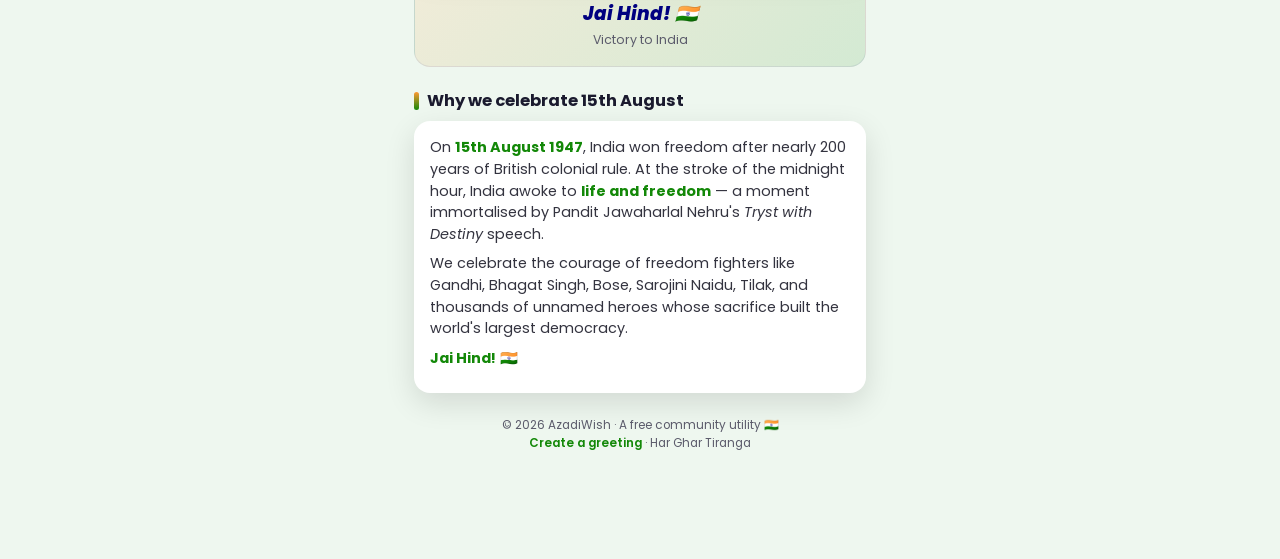
==== commit 2061bf9d: "🔧 FIX: Use quge5.com/88/tag.min.js (working Monetag script URL) DIFFERENCE FOUND: - Current: https:/" ====
--- a/index.html
+++ b/index.html
@@ -46,8 +46,8 @@
 
   <!-- Monetag Multitag (auto-serves Push / Vignette / In-Page / Popunder site-wide). -->
   <!-- ⚠ Do NOT add data-manual="true" — that disables auto-serve and no ads render. -->
-  <!-- Monetag script - using cdn.monetag.com (NOT blocked by Cloudflare) -->
-  <script src="https://cdn.monetag.com/tags/267771.js" data-cfasync="false" async></script>
+  <!-- Monetag script - Multitag auto-serve (site-wide ads) -->
+  <script src="https://quge5.com/88/tag.min.js" data-cfasync="false" async></script>
 
   <!-- Meta Pixel Code -->
   <script>
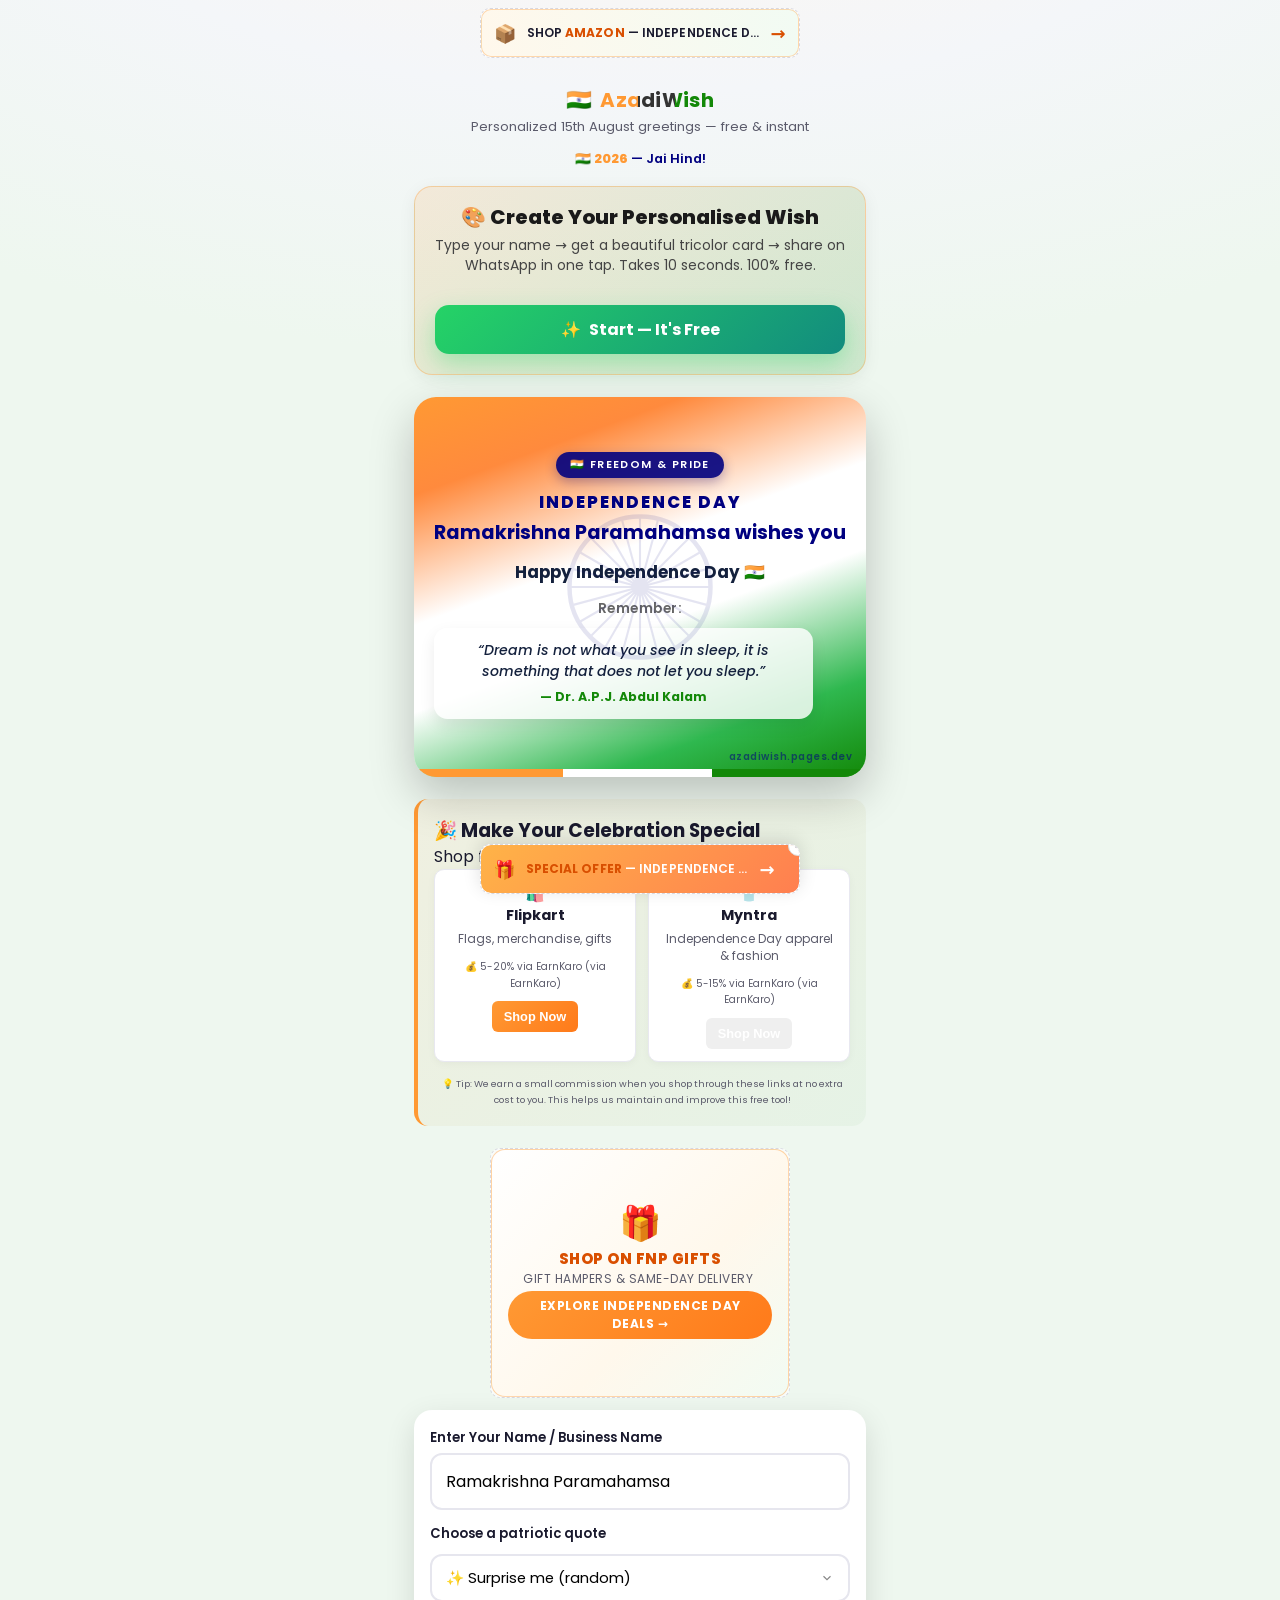
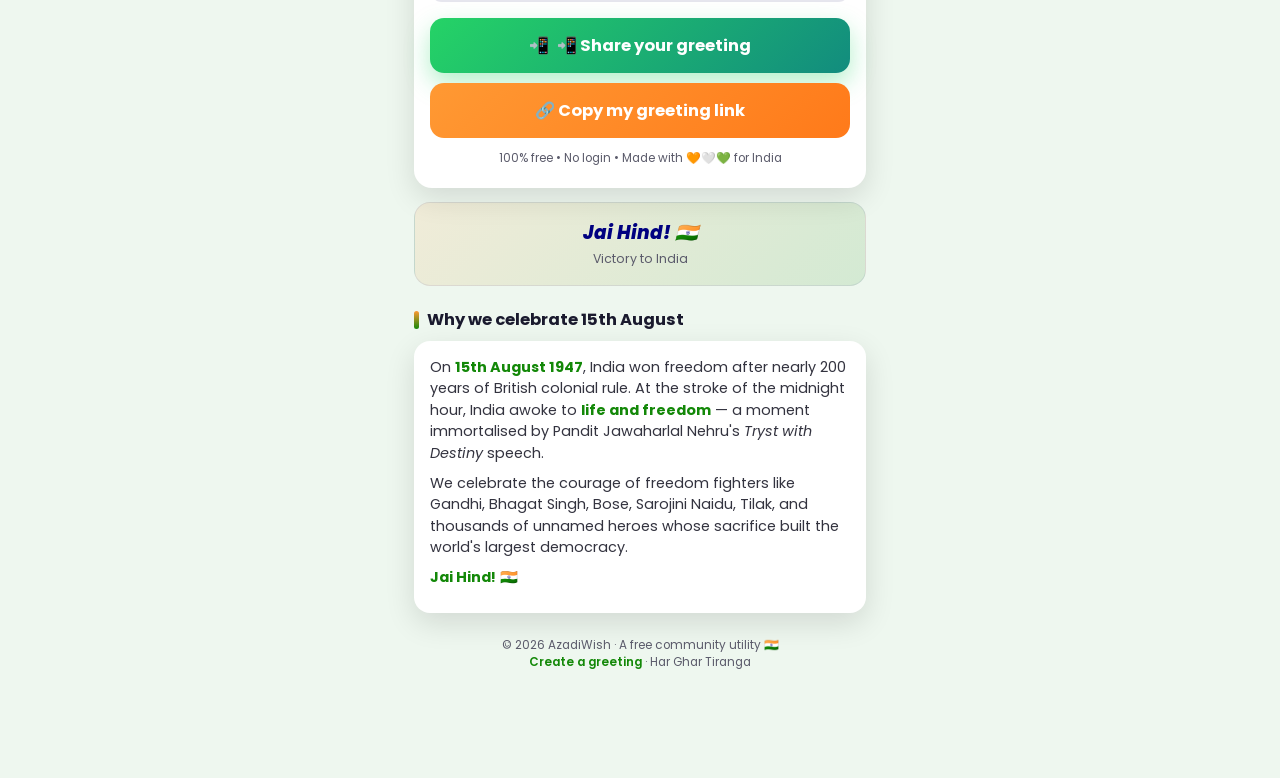
==== commit e87541a6: "✨ UX+ads: hero CTAs, rotate around broken EarnKaro, Meta Ads guide Root cause of "ads stopped showin" ====
--- a/index.html
+++ b/index.html
@@ -104,6 +104,15 @@
 
     <p class="countdown" id="countdown" data-i18n="countdown">Countdown to 15 Aug…</p>
 
+    <!-- ===== Hero CTA (above-the-fold) — drives creation conversion ===== -->
+    <div class="hero-cta">
+      <h2 class="hero-cta-title">🎨 Create Your Personalised Wish</h2>
+      <p class="hero-cta-sub">Type your name → get a beautiful tricolor card → share on WhatsApp in one tap. Takes 10 seconds. 100% free.</p>
+      <button class="btn btn-share hero-cta-btn" id="hero-cta-btn" type="button">
+        <span>✨</span> Start — It's Free
+      </button>
+    </div>
+
     <!-- ===== Live Preview Card ===== -->
     <main>
       <section class="card-wrap" aria-label="Greeting preview">
--- a/css/style.css
+++ b/css/style.css
@@ -709,3 +709,133 @@
 
 /* Prevent horizontal scroll from confetti canvas on mobile */
 #confetti-canvas { pointer-events: none; }
+
+/* ============================================================
+   Hero CTA — above-the-fold conversion driver (Aug 11 2026)
+   Used on / (index.html) as .hero-cta and on /wish as .hero-cta-wish.
+   ============================================================ */
+.hero-cta {
+  margin: 18px auto 22px;
+  max-width: 560px;
+  padding: 18px 20px 20px;
+  border-radius: 18px;
+  text-align: center;
+  background: linear-gradient(135deg, rgba(255,153,51,0.14) 0%, rgba(19,136,8,0.14) 100%);
+  border: 1px solid rgba(255,153,51,0.35);
+  box-shadow: 0 4px 18px rgba(0,0,0,0.06);
+}
+.hero-cta-title {
+  margin: 0 0 6px;
+  font-size: 20px;
+  font-weight: 800;
+  color: #1a1a1a;
+  line-height: 1.25;
+}
+.hero-cta-sub {
+  margin: 0 0 14px;
+  font-size: 14px;
+  color: #444;
+  line-height: 1.4;
+}
+.hero-cta-btn {
+  display: inline-flex;
+  align-items: center;
+  justify-content: center;
+  gap: 8px;
+  font-size: 16px;
+  padding: 12px 22px;
+  min-width: 220px;
+}
+/* Wish-page variant: slightly deeper green tint (matches page theme) */
+.hero-cta-wish {
+  background: linear-gradient(135deg, rgba(19,136,8,0.14) 0%, rgba(255,153,51,0.10) 100%);
+  border-color: rgba(19,136,8,0.35);
+}
+@media (max-width: 480px) {
+  .hero-cta { margin: 12px 12px 18px; padding: 14px 14px 16px; }
+  .hero-cta-title { font-size: 17px; }
+  .hero-cta-sub { font-size: 13px; }
+  .hero-cta-btn { width: 100%; }
+}
+
+/* Monetag Direct-Link affiliate variant (used in .ad-slot rotation) */
+.monetag-dl-btn {
+  background: linear-gradient(135deg, #ffb347 0%, #ff7f50 100%);
+  color: #fff !important;
+  border: none;
+}
+.aff-strip.monetag-dl-btn .aff-strip-txt,
+.aff-strip.monetag-dl-btn .aff-strip-arrow,
+.aff-strip.monetag-dl-btn .aff-strip-icon {
+  color: #fff;
+}
+.aff-card.monetag-dl-btn .aff-brand,
+.aff-card.monetag-dl-btn .aff-desc,
+.aff-card.monetag-dl-btn .aff-cta {
+  color: #fff;
+}
+
+/* ============================================================
+   Share chooser (fallback for in-app browsers without navigator.share)
+   ============================================================ */
+.share-chooser {
+  position: fixed;
+  inset: 0;
+  z-index: 10000;
+  background: rgba(0,0,0,0.55);
+  display: flex;
+  align-items: flex-end;
+  justify-content: center;
+  opacity: 0;
+  pointer-events: none;
+  transition: opacity 0.18s ease;
+}
+.share-chooser.show { opacity: 1; pointer-events: auto; }
+.share-chooser-box {
+  width: 100%;
+  max-width: 480px;
+  background: #fff;
+  border-radius: 18px 18px 0 0;
+  padding: 18px 16px calc(18px + env(safe-area-inset-bottom, 0px));
+  box-shadow: 0 -6px 24px rgba(0,0,0,0.18);
+  transform: translateY(20px);
+  transition: transform 0.22s ease;
+}
+.share-chooser.show .share-chooser-box { transform: translateY(0); }
+.share-chooser-title {
+  text-align: center;
+  font-weight: 800;
+  font-size: 17px;
+  margin-bottom: 12px;
+  color: #1a1a1a;
+}
+.share-opt {
+  display: flex;
+  align-items: center;
+  gap: 10px;
+  width: 100%;
+  padding: 12px 14px;
+  margin: 6px 0;
+  border-radius: 12px;
+  border: 1px solid #eaeaea;
+  background: #fff;
+  font-size: 15px;
+  font-weight: 600;
+  color: #1a1a1a;
+  cursor: pointer;
+  transition: background 0.12s;
+}
+.share-opt:active,
+.share-opt:hover { background: #f6f6f6; }
+.share-opt-wa { background: #dcf8c6; border-color: #b6e19a; }
+.share-opt-ig { background: linear-gradient(90deg, #ffedd6 0%, #ffd1dc 100%); border-color: #f3b7c8; }
+.share-opt-fb { background: #e3edff; border-color: #b6cef7; }
+.share-opt-cp { background: #fff8e6; border-color: #f0d97a; }
+.share-opt-cancel {
+  margin-top: 8px;
+  background: transparent;
+  border: none;
+  color: #666;
+  font-weight: 500;
+  justify-content: center;
+}
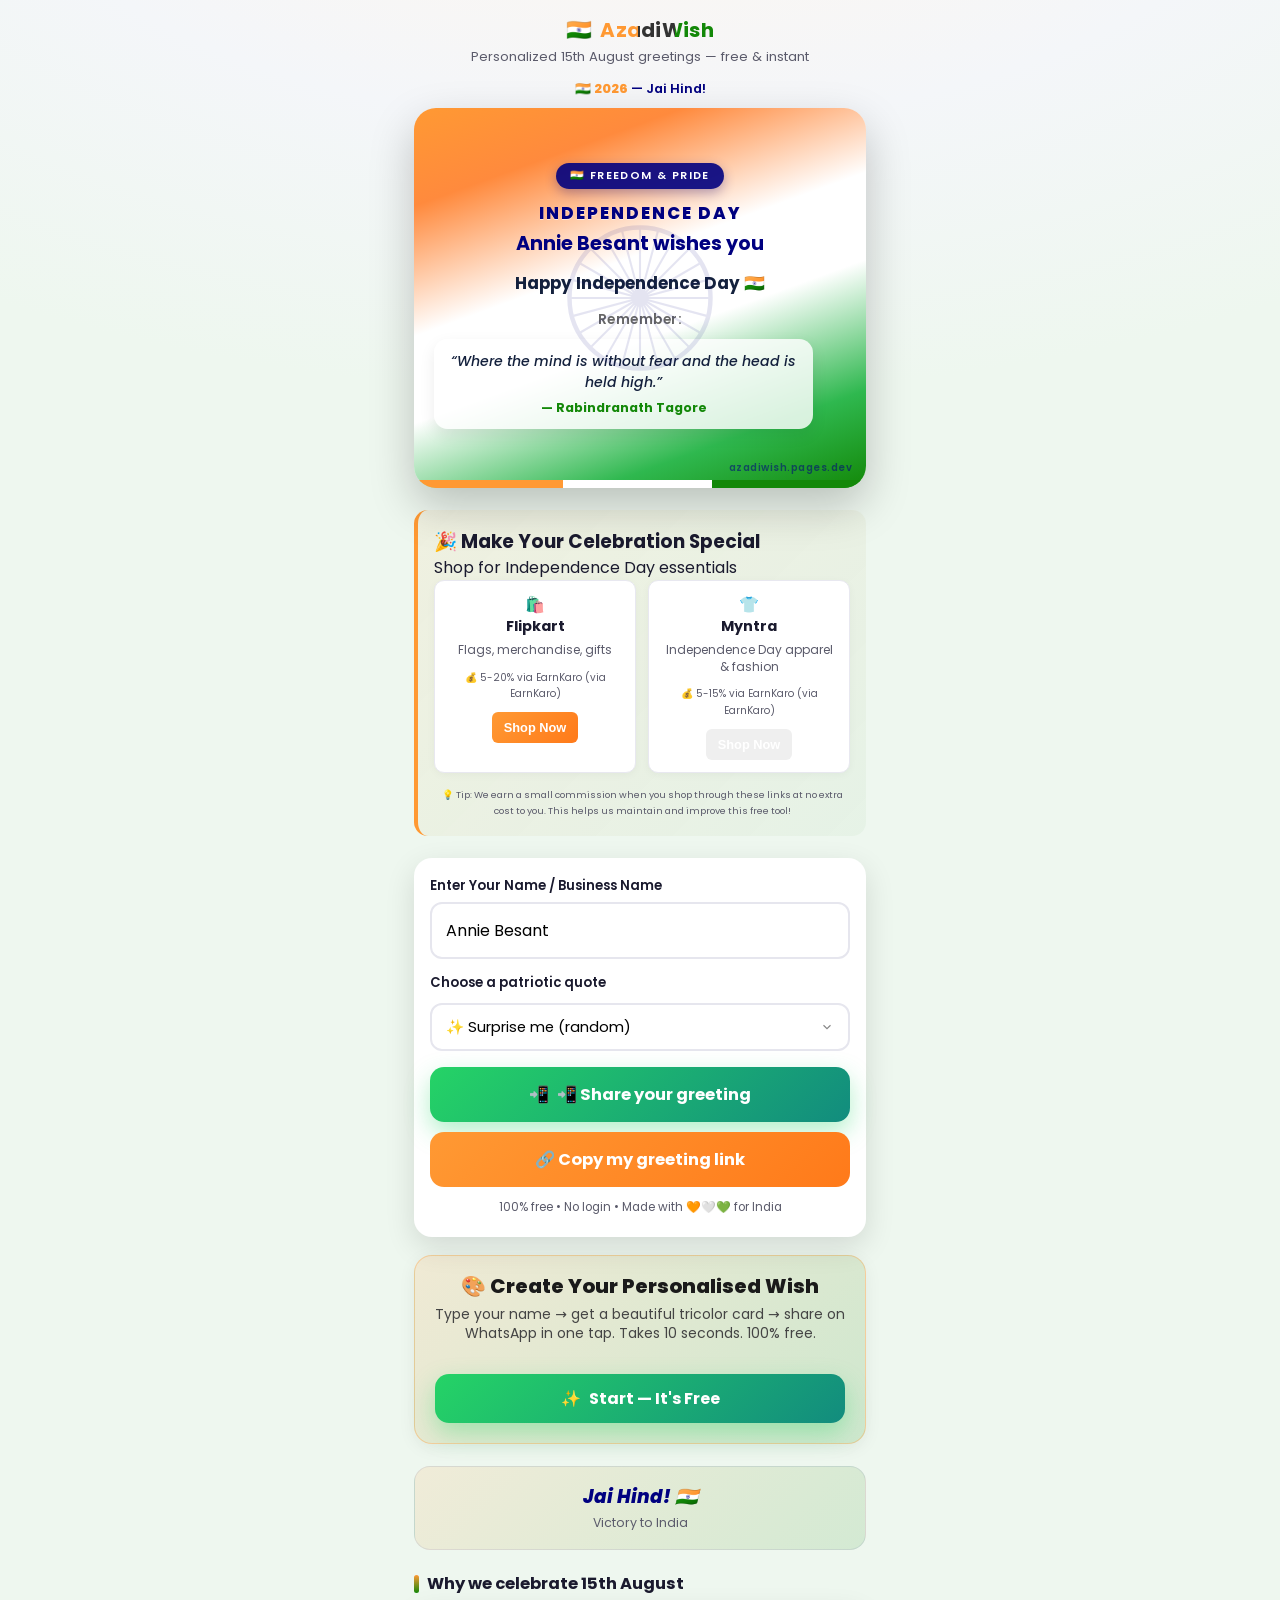
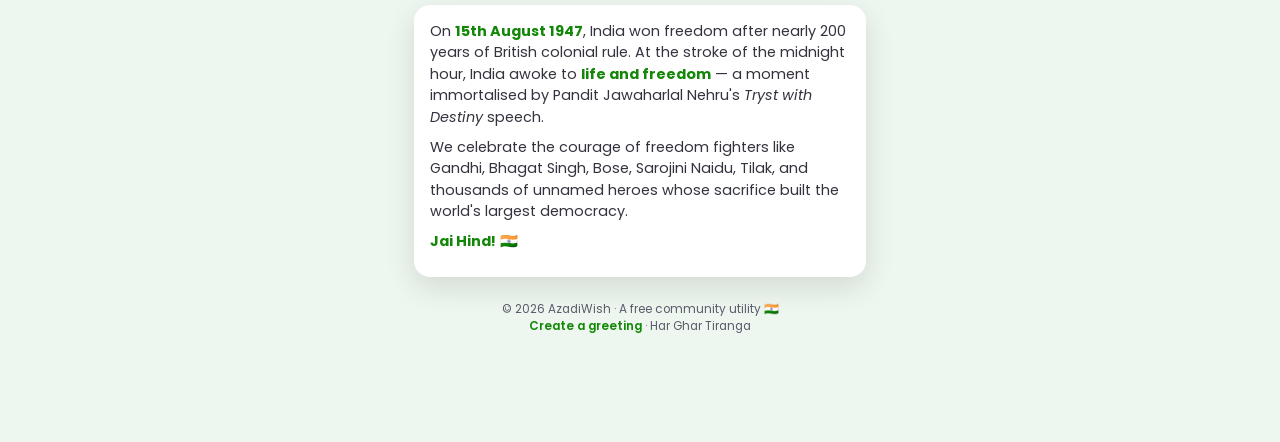
==== commit 82a1d974: "🔄 Move hero CTA below wishes section CHANGE: - Removed: Hero CTA from top (above greeting card) - Mo" ====
--- a/index.html
+++ b/index.html
@@ -104,15 +104,6 @@
 
     <p class="countdown" id="countdown" data-i18n="countdown">Countdown to 15 Aug…</p>
 
-    <!-- ===== Hero CTA (above-the-fold) — drives creation conversion ===== -->
-    <div class="hero-cta">
-      <h2 class="hero-cta-title">🎨 Create Your Personalised Wish</h2>
-      <p class="hero-cta-sub">Type your name → get a beautiful tricolor card → share on WhatsApp in one tap. Takes 10 seconds. 100% free.</p>
-      <button class="btn btn-share hero-cta-btn" id="hero-cta-btn" type="button">
-        <span>✨</span> Start — It's Free
-      </button>
-    </div>
-
     <!-- ===== Live Preview Card ===== -->
     <main>
       <section class="card-wrap" aria-label="Greeting preview">
@@ -161,6 +152,15 @@
 
         <p class="helper-note" data-i18n="helper_note">100% free • No login • Made with 🧡🤍💚 for India</p>
       </section>
+
+      <!-- ===== Hero CTA (moved below wishes) — drives creation conversion ===== -->
+      <div class="hero-cta">
+        <h2 class="hero-cta-title">🎨 Create Your Personalised Wish</h2>
+        <p class="hero-cta-sub">Type your name → get a beautiful tricolor card → share on WhatsApp in one tap. Takes 10 seconds. 100% free.</p>
+        <button class="btn btn-share hero-cta-btn" id="hero-cta-btn" type="button">
+          <span>✨</span> Start — It's Free
+        </button>
+      </div>
 
       <!-- ===== Slogan pride banner ===== -->
       <section class="slogan-banner">
--- a/css/style.css
+++ b/css/style.css
@@ -839,3 +839,12 @@
   font-weight: 500;
   justify-content: center;
 }
+
+
+/* ============================================================
+   DIRECT MONETAG OVERLAY - Hide ad-slot containers
+   Ads display as direct overlays, not embedded in elements
+   ============================================================ */
+.ad-slot {
+  display: none !important;
+}
